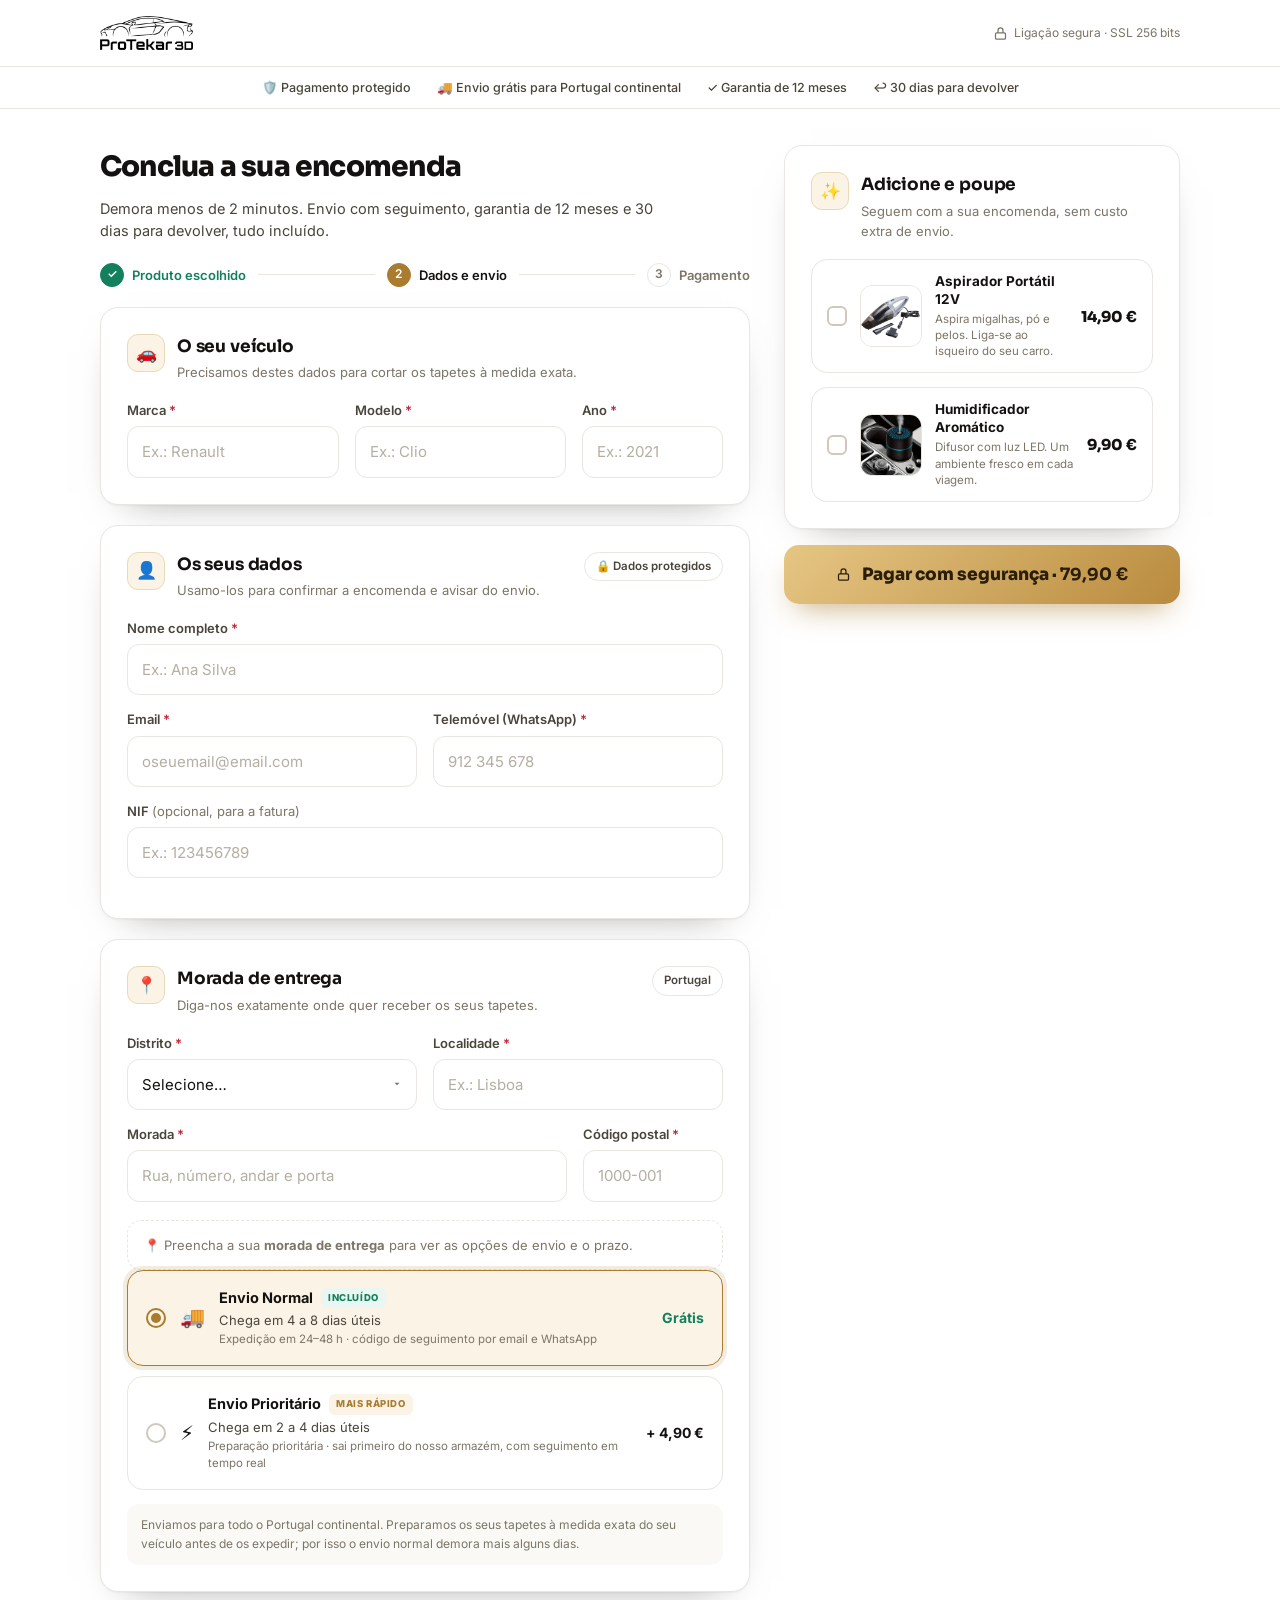
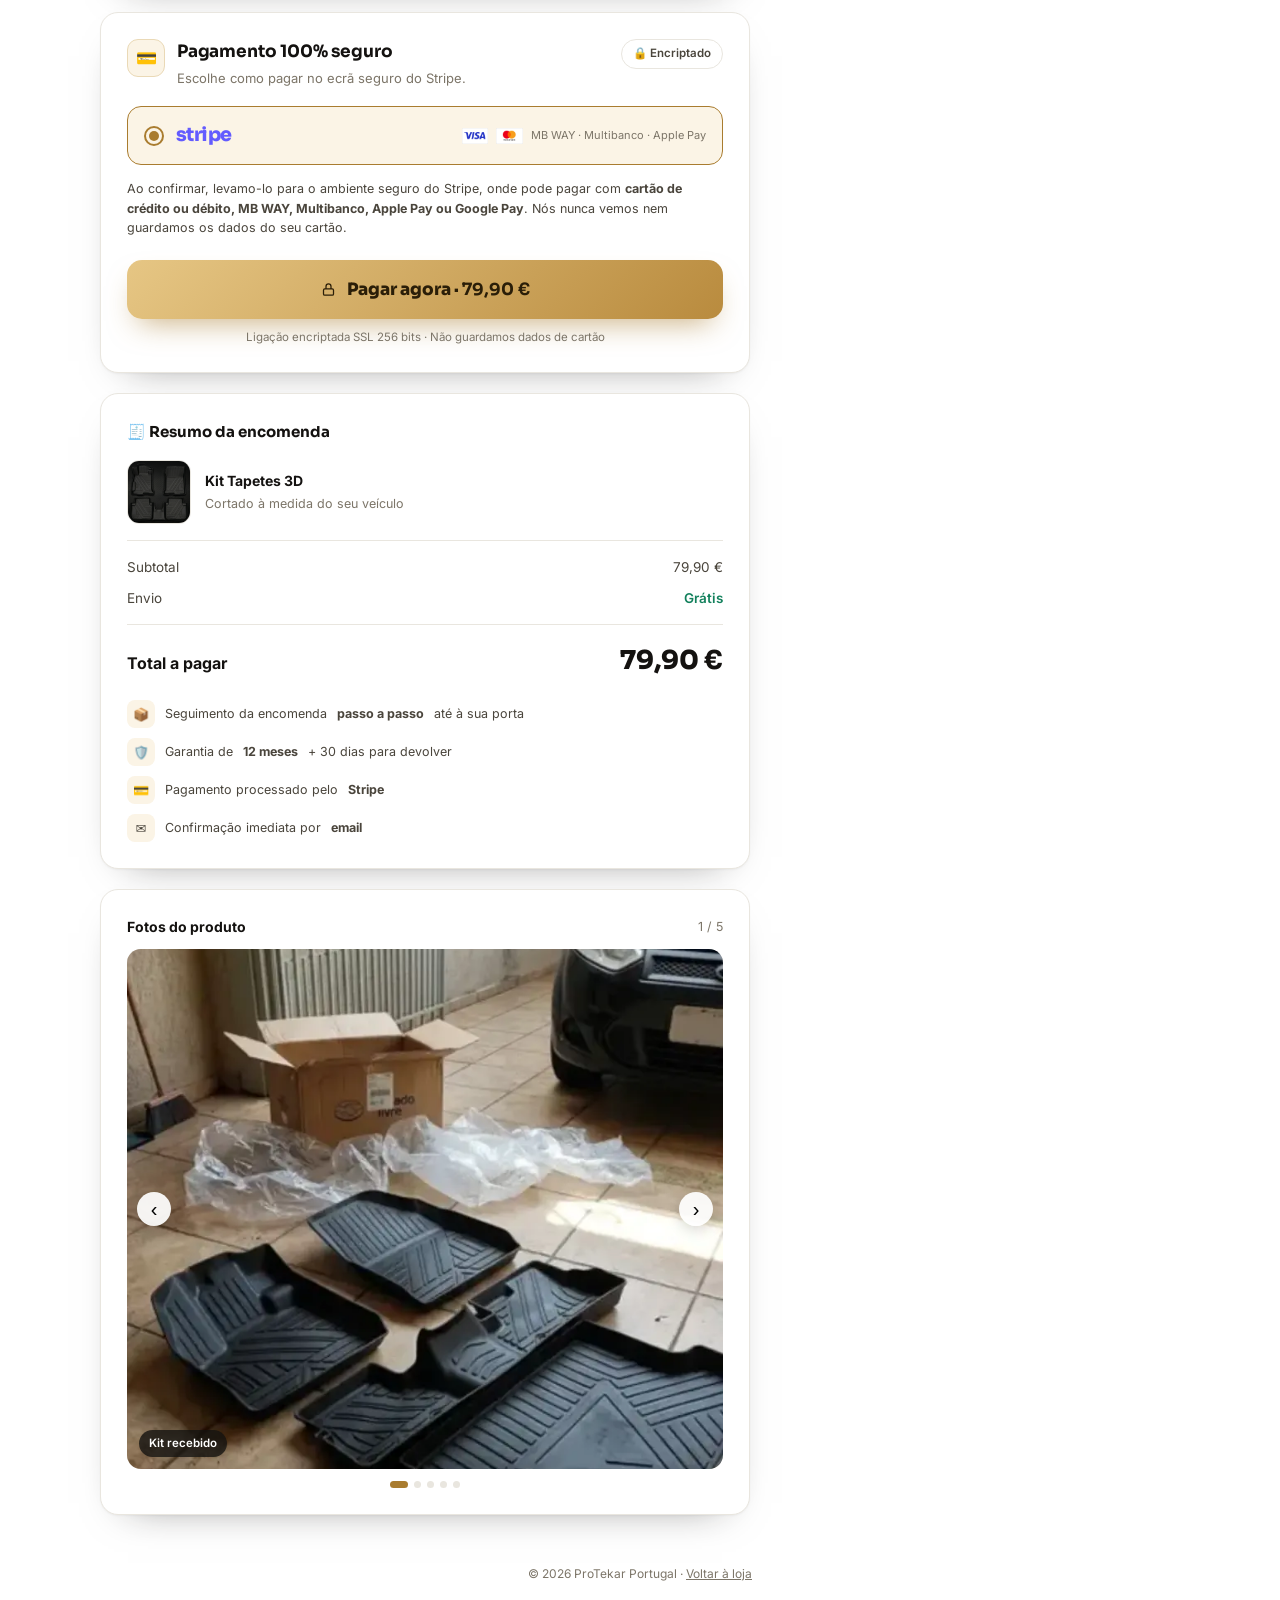
==== checkout.html @ 575d0f63 "Adiciona checkout com o design da ProTekar Uruguai e pagamento com Stripe - checkout.html: passos, d" ====
<!DOCTYPE html>
<html lang="pt-PT">
<head>
    <meta charset="UTF-8">
    <meta name="viewport" content="width=device-width, initial-scale=1.0">
    <title>Finalizar compra — ProTekar Portugal</title>
    <meta name="robots" content="noindex">
    <link rel="preconnect" href="https://fonts.googleapis.com">
    <link rel="preconnect" href="https://fonts.gstatic.com" crossorigin>
    <link href="https://fonts.googleapis.com/css2?family=Inter:wght@400;500;600;700;800&family=Sora:wght@600;700;800&display=swap" rel="stylesheet">
    <link rel="stylesheet" href="checkout.css">
</head>
<body>
    <header class="header">
        <a href="/" class="logo"><img src="images/protekar-logo-dark.png" alt="ProTekar 3D" width="130" height="36"></a>
        <span class="secure"><svg viewBox="0 0 24 24"><rect x="4" y="11" width="16" height="10" rx="2"/><path d="M8 11V7a4 4 0 018 0v4"/></svg> Ligação segura · SSL 256 bits</span>
    </header>
    <div class="trust">
        <span>🛡️ Pagamento protegido</span>
        <span>🚚 Envio grátis para Portugal continental</span>
        <span>✓ Garantia de 12 meses</span>
        <span>↩ 30 dias para devolver</span>
    </div>

    <form class="wrap" id="checkoutForm" novalidate>
        <div class="col-main">
            <div class="phead">
                <h1>Conclua a sua encomenda</h1>
                <p class="lead">Demora menos de 2 minutos. Envio com seguimento, garantia de 12 meses e 30 dias para devolver, tudo incluído.</p>
            </div>

            <ol class="steps">
                <li class="st done"><span class="n">✓</span> Produto escolhido</li>
                <li class="ln"></li>
                <li class="st on"><span class="n">2</span> Dados e envio</li>
                <li class="ln"></li>
                <li class="st"><span class="n">3</span> Pagamento</li>
            </ol>

            <!-- Vehicle (only if it did not arrive from the configurator) -->
            <section class="card" id="vehicleCard" hidden>
                <div class="sec"><span class="ic">🚗</span><div><h2>O seu veículo</h2><p class="sh">Precisamos destes dados para cortar os tapetes à medida exata.</p></div></div>
                <div class="grid g3">
                    <label class="field"><span>Marca <i class="req">*</i></span><input name="marca" placeholder="Ex.: Renault" maxlength="60" required></label>
                    <label class="field"><span>Modelo <i class="req">*</i></span><input name="modelo" placeholder="Ex.: Clio" maxlength="60" required></label>
                    <label class="field"><span>Ano <i class="req">*</i></span><input name="anio" inputmode="numeric" placeholder="Ex.: 2021" maxlength="4" pattern="\d{4}" required></label>
                </div>
            </section>

            <section class="card">
                <div class="sec">
                    <span class="ic">👤</span>
                    <div><h2>Os seus dados</h2><p class="sh">Usamo-los para confirmar a encomenda e avisar do envio.</p></div>
                    <span class="pill">🔒 Dados protegidos</span>
                </div>
                <label class="field"><span>Nome completo <i class="req">*</i></span><input name="nombre" autocomplete="name" placeholder="Ex.: Ana Silva" maxlength="80" required></label>
                <div class="grid">
                    <label class="field"><span>Email <i class="req">*</i></span><input name="email" type="email" autocomplete="email" placeholder="oseuemail@email.com" maxlength="120" required></label>
                    <label class="field"><span>Telemóvel (WhatsApp) <i class="req">*</i></span><input name="telefono" type="tel" autocomplete="tel" placeholder="912 345 678" maxlength="30" required></label>
                </div>
                <label class="field"><span>NIF <em>(opcional, para a fatura)</em></span><input name="nif" autocomplete="off" inputmode="numeric" placeholder="Ex.: 123456789" maxlength="20"></label>
            </section>

            <section class="card">
                <div class="sec">
                    <span class="ic">📍</span>
                    <div><h2>Morada de entrega</h2><p class="sh">Diga-nos exatamente onde quer receber os seus tapetes.</p></div>
                    <span class="pill">Portugal</span>
                </div>
                <div class="grid">
                    <label class="field"><span>Distrito <i class="req">*</i></span>
                        <select name="region" autocomplete="address-level1" required>
                            <option value="">Selecione…</option>
                        </select>
                    </label>
                    <label class="field"><span>Localidade <i class="req">*</i></span><input name="ciudad" autocomplete="address-level2" placeholder="Ex.: Lisboa" maxlength="80" required></label>
                </div>
                <div class="grid g-cp">
                    <label class="field"><span>Morada <i class="req">*</i></span><input name="direccion" autocomplete="address-line1" placeholder="Rua, número, andar e porta" maxlength="160" required></label>
                    <label class="field"><span>Código postal <i class="req">*</i></span><input name="cp" autocomplete="postal-code" placeholder="1000-001" maxlength="8" pattern="\d{4}-\d{3}" required></label>
                </div>

                <div class="ship-wrap" id="shipWrap">
                    <p class="hint" id="shipHint">📍 Preencha a sua <b>morada de entrega</b> para ver as opções de envio e o prazo.</p>
                    <div id="shipOptions" hidden></div>
                </div>
                <p class="ship-note">Enviamos para todo o Portugal continental. Preparamos os seus tapetes à medida exata do seu veículo antes de os expedir; por isso o envio normal demora mais alguns dias.</p>
            </section>

            <section class="card paycard">
                <div class="sec">
                    <span class="ic">💳</span>
                    <div><h2>Pagamento 100% seguro</h2><p class="sh">Escolhe como pagar no ecrã seguro do Stripe.</p></div>
                    <span class="pill">🔒 Encriptado</span>
                </div>
                <label class="pm on">
                    <input type="radio" name="pm" value="stripe" checked>
                    <span class="pm-radio"></span>
                    <span class="pm-logo">stripe</span>
                    <span class="pm-net">
                        <img src="images/pay-visa.png" alt="Visa" height="16">
                        <img src="images/pay-mastercard.png" alt="Mastercard" height="16">
                        <span class="pm-more">MB WAY · Multibanco · Apple Pay</span>
                    </span>
                </label>
                <p class="pay-note">Ao confirmar, levamo-lo para o ambiente seguro do Stripe, onde pode pagar com <b>cartão de crédito ou débito, MB WAY, Multibanco, Apple Pay ou Google Pay</b>. Nós nunca vemos nem guardamos os dados do seu cartão.</p>
                <p class="form-error" id="formError" role="alert" hidden></p>
                <button type="submit" class="pay-btn" id="payBtn">
                    <svg viewBox="0 0 24 24"><rect x="4" y="11" width="16" height="10" rx="2"/><path d="M8 11V7a4 4 0 018 0v4"/></svg>
                    <span>Pagar agora · <b data-total></b></span>
                </button>
                <p class="ssl">Ligação encriptada SSL 256 bits · Não guardamos dados de cartão</p>
            </section>

            <section class="card">
                <div class="sum-head">🧾 Resumo da encomenda</div>
                <div class="prod">
                    <img class="prod-img" id="prodImg" alt="">
                    <div class="meta">
                        <b id="prodName"></b>
                        <span class="mut" id="prodVehicle"></span>
                        <span class="anchor" id="prodAnchor" hidden><s class="old" id="prodOld"></s> <span class="off" id="prodOff"></span></span>
                    </div>
                </div>
                <div class="lines" id="sumLines"></div>
                <div class="total"><span class="l">Total a pagar</span><span class="r" data-total></span></div>
                <p class="saved" id="sumSaved" hidden></p>
                <p class="count" id="promoCount" hidden>⏱ A promoção termina em <b id="promoTimer"></b></p>
                <ul class="badges">
                    <li><span class="i">📦</span> Seguimento da encomenda <b>passo a passo</b> até à sua porta</li>
                    <li><span class="i">🛡️</span> Garantia de <b>12 meses</b> + 30 dias para devolver</li>
                    <li><span class="i">💳</span> Pagamento processado pelo <b>Stripe</b></li>
                    <li><span class="i">✉</span> Confirmação imediata por <b>email</b></li>
                </ul>
            </section>

            <!-- Rating + reviews: only rendered when reviews.js has real reviews -->
            <section class="card" id="rateCard" hidden>
                <div class="rate"><span class="stars">★★★★★</span> <b id="rateAvg"></b> <span class="mut" id="rateCount"></span></div>
                <div class="quotes" id="quotes"></div>
            </section>

            <section class="card">
                <div class="ph-head"><b>Fotos do produto</b><span class="mut" id="phCount"></span></div>
                <div class="sp-gallery">
                    <div class="sp-track" id="spTrack">
                        <figure class="sp-slide"><img src="images/foto-producto-1.webp" alt="Kit ProTekar recebido"><figcaption class="sp-slide-label">Kit recebido</figcaption></figure>
                        <figure class="sp-slide"><img src="images/foto-producto-2.webp" alt="Conjunto completo de tapetes"><figcaption class="sp-slide-label">Conjunto completo</figcaption></figure>
                        <figure class="sp-slide"><img src="images/foto-producto-3.webp" alt="Embalagem protegida"><figcaption class="sp-slide-label">Embalagem protegida</figcaption></figure>
                        <figure class="sp-slide"><img src="images/foto-producto-4.webp" alt="Encaixe à medida"><figcaption class="sp-slide-label">Encaixe perfeito</figcaption></figure>
                        <figure class="sp-slide"><img src="images/foto-producto-5.webp" alt="Bagageira protegida"><figcaption class="sp-slide-label">Bagageira protegida</figcaption></figure>
                    </div>
                    <button type="button" class="ph-btn prev" id="phPrev" aria-label="Foto anterior">‹</button>
                    <button type="button" class="ph-btn next" id="phNext" aria-label="Foto seguinte">›</button>
                </div>
                <div class="dots" id="phDots"></div>
            </section>
        </div>

        <aside class="side">
            <section class="card">
                <div class="sec"><span class="ic">✨</span><div><h2>Adicione e poupe</h2><p class="sh">Seguem com a sua encomenda, sem custo extra de envio.</p></div></div>
                <div id="bumps"></div>
            </section>
            <button type="submit" class="pay-btn side-btn">
                <svg viewBox="0 0 24 24"><rect x="4" y="11" width="16" height="10" rx="2"/><path d="M8 11V7a4 4 0 018 0v4"/></svg>
                <span>Pagar com segurança · <b data-total></b></span>
            </button>
        </aside>
    </form>

    <footer class="foot">© 2026 ProTekar Portugal · <a href="/">Voltar à loja</a></footer>

    <script src="reviews.js"></script>
    <script src="checkout.js"></script>
</body>
</html>
---- checkout.css ----
/* ========================================
   ProTekar – Checkout (tema claro, dourado)
   ======================================== */

:root {
    --gold: #a97c2f;
    --gold2: #c99a4a;
    --gold-soft: #fbf4e6;
    --gold-line: #ead9b6;
    --bg: #fff;
    --card: #fff;
    --line: #e9e6df;
    --ink: #141210;
    --ink2: #4a453c;
    --mut: #7c7568;
    --ok: #12805c;
    --ok-bg: #e9f6f1;
    --red: #c0273c;
    --red-bg: #fdecec;
    --red-line: rgba(192, 39, 60, .22);
    --ring: 0 0 0 4px rgba(169, 124, 47, .15);
    --sh: 0 1px 2px rgba(20, 18, 16, .04), 0 16px 40px -28px rgba(20, 18, 16, .55);
}

* { box-sizing: border-box; }
body {
    margin: 0;
    font-family: Inter, system-ui, -apple-system, 'Segoe UI', Roboto, sans-serif;
    background: var(--bg);
    color: var(--ink);
    line-height: 1.55;
    -webkit-font-smoothing: antialiased;
}
img { max-width: 100%; display: block; }
a { color: inherit; }
b { font-weight: 700; }

/* ---- Header + trust ---- */
.header {
    display: flex;
    align-items: center;
    justify-content: space-between;
    gap: 16px;
    max-width: 1120px;
    margin: 0 auto;
    padding: 16px 20px;
}
.logo img { height: 34px; width: auto; }
.secure { display: flex; align-items: center; gap: 6px; font-size: 12px; color: var(--mut); }
.secure svg, .pay-btn svg { width: 15px; height: 15px; fill: none; stroke: currentColor; stroke-width: 2; }
.trust {
    display: flex;
    justify-content: center;
    flex-wrap: wrap;
    gap: 8px 26px;
    padding: 11px 20px;
    border-block: 1px solid var(--line);
    font-size: 12.5px;
    font-weight: 500;
    color: var(--ink2);
}

/* ---- Layout ---- */
.wrap {
    max-width: 1120px;
    margin: 0 auto;
    padding: 36px 20px 40px;
    display: grid;
    grid-template-columns: minmax(0, 1fr) 396px;
    gap: 28px 34px;
    align-items: start;
}
.col-main { display: grid; gap: 20px; min-width: 0; }
.side { position: sticky; top: 20px; display: grid; gap: 16px; }

h1 {
    font-family: Sora, sans-serif;
    font-size: 28px;
    font-weight: 800;
    letter-spacing: -.028em;
    margin: 0 0 9px;
}
.lead { margin: 0; color: var(--ink2); font-size: 14.5px; max-width: 560px; }

/* ---- Steps ---- */
.steps { display: flex; align-items: center; gap: 12px; margin: 0; padding: 0; list-style: none; }
.st { display: flex; align-items: center; gap: 8px; font-size: 13px; font-weight: 600; color: var(--mut); white-space: nowrap; }
.st .n {
    width: 24px; height: 24px;
    border-radius: 50%;
    display: grid; place-items: center;
    font-size: 12px;
    border: 1.5px solid var(--line);
    background: #fff;
}
.st.done { color: var(--ok); }
.st.done .n { background: var(--ok); border-color: var(--ok); color: #fff; }
.st.on { color: var(--ink); }
.st.on .n { background: var(--gold); border-color: var(--gold); color: #fff; }
.ln { flex: 1; height: 1.5px; background: var(--line); min-width: 16px; }

/* ---- Cards ---- */
.card {
    background: var(--card);
    border: 1px solid var(--line);
    border-radius: 18px;
    padding: 26px;
    box-shadow: var(--sh);
}
.sec { display: flex; align-items: flex-start; gap: 12px; margin-bottom: 18px; }
.sec > div { flex: 1; }
.sec h2 { font-family: Sora, sans-serif; font-size: 17px; font-weight: 700; margin: 0; letter-spacing: -.01em; }
.sh { margin: 2px 0 0; font-size: 13px; color: var(--mut); }
.ic {
    width: 38px; height: 38px;
    flex-shrink: 0;
    display: grid; place-items: center;
    border-radius: 11px;
    background: var(--gold-soft);
    border: 1px solid var(--gold-line);
    font-size: 17px;
}
.pill {
    flex-shrink: 0;
    font-size: 11.5px;
    font-weight: 600;
    color: var(--ink2);
    border: 1px solid var(--line);
    border-radius: 999px;
    padding: 5px 11px;
    white-space: nowrap;
}

/* ---- Fields ---- */
.grid { display: grid; grid-template-columns: 1fr 1fr; gap: 16px; }
.g3 { grid-template-columns: 1.2fr 1.2fr .8fr; }
.g-cp { grid-template-columns: 1fr 140px; }
.field { display: grid; gap: 6px; margin-bottom: 14px; font-size: 13px; font-weight: 600; color: var(--ink2); }
.grid .field { margin-bottom: 0; }
.grid + .field, .grid + .grid { margin-top: 14px; }
.field em { font-style: normal; font-weight: 400; color: var(--mut); }
.req { color: var(--red); font-style: normal; }
.field input, .field select {
    width: 100%;
    font: inherit;
    font-size: 15px;
    font-weight: 400;
    color: var(--ink);
    background: #fff;
    border: 1.5px solid var(--line);
    border-radius: 12px;
    padding: 13px 14px;
    transition: border-color .15s, box-shadow .15s;
}
.field select {
    appearance: none;
    background: #fff url("data:image/svg+xml,%3Csvg xmlns='http://www.w3.org/2000/svg' width='10' height='10' viewBox='0 0 24 24' fill='%237c7568'%3E%3Cpath d='M6 9l6 6 6-6z'/%3E%3C/svg%3E") no-repeat right 14px center;
    padding-right: 34px;
}
.field input::placeholder { color: #b5afa3; }
.field input:focus, .field select:focus { outline: 0; border-color: var(--gold); box-shadow: var(--ring); }
.field.err input, .field.err select { border-color: var(--red); background: var(--red-bg); }

/* ---- Shipping ---- */
.ship-wrap { margin-top: 18px; }
.hint {
    margin: 0;
    padding: 14px 16px;
    border: 1.5px dashed var(--line);
    border-radius: 14px;
    font-size: 13px;
    color: var(--mut);
}
#shipOptions { display: grid; gap: 10px; }
.ship {
    position: relative;
    display: flex;
    align-items: center;
    gap: 14px;
    border: 1.5px solid var(--line);
    border-radius: 16px;
    padding: 16px 18px;
    cursor: pointer;
    background: #fff;
    transition: border-color .15s, background .15s, box-shadow .15s;
}
.ship input, .bump input, .pm input { position: absolute; opacity: 0; pointer-events: none; }
.ship-ck, .pm-radio {
    width: 20px; height: 20px;
    flex-shrink: 0;
    border-radius: 50%;
    border: 2px solid #cfc8bb;
    display: grid; place-items: center;
}
.ship:has(input:checked) { border-color: var(--gold); background: var(--gold-soft); box-shadow: var(--ring); }
.ship:has(input:checked) .ship-ck, .pm.on .pm-radio { border-color: var(--gold); }
.ship:has(input:checked) .ship-ck::after, .pm.on .pm-radio::after { content: ''; width: 10px; height: 10px; border-radius: 50%; background: var(--gold); }
.ship-ic { font-size: 20px; }
.ship-b { flex: 1; display: grid; gap: 1px; }
.ship-b b { font-size: 14.5px; display: flex; align-items: center; gap: 8px; flex-wrap: wrap; }
.ship-tag { font-size: 9.5px; font-weight: 800; letter-spacing: .6px; padding: 3px 7px; border-radius: 6px; background: var(--ok-bg); color: var(--ok); }
.ship-tag.fast { background: var(--gold-soft); color: var(--gold); }
.ship-eta { font-size: 13px; color: var(--ink2); }
.ship-small { font-size: 11.5px; color: var(--mut); }
.ship-p { font-weight: 700; font-size: 14px; white-space: nowrap; }
.ship-p.free { color: var(--ok); }
.ship-note { margin: 14px 0 0; padding: 12px 14px; border-radius: 12px; background: #faf9f6; font-size: 12px; color: var(--mut); }

/* ---- Bumps ---- */
.bump {
    position: relative;
    display: flex;
    align-items: center;
    gap: 13px;
    border: 1.5px solid var(--line);
    border-radius: 16px;
    padding: 13px 15px;
    cursor: pointer;
    margin-top: 14px;
    background: #fff;
    transition: border-color .15s, background .15s, box-shadow .15s;
}
.bump:first-child { margin-top: 0; }
.bump:has(input:checked) { border-color: var(--gold); background: var(--gold-soft); box-shadow: var(--ring); }
.bx {
    width: 20px; height: 20px;
    flex-shrink: 0;
    border-radius: 6px;
    border: 2px solid #cfc8bb;
    display: grid; place-items: center;
    font-size: 12px;
    color: #fff;
}
.bump:has(input:checked) .bx { background: var(--gold); border-color: var(--gold); }
.bump:has(input:checked) .bx::after { content: '✓'; }
.bump-img { width: 62px; height: 62px; object-fit: cover; border-radius: 12px; border: 1px solid var(--line); flex-shrink: 0; }
.bump-info { flex: 1; min-width: 0; }
.bump-info b { display: block; font-size: 13.5px; line-height: 1.3; }
.bump-info p { margin: 3px 0 0; font-size: 11.5px; color: var(--mut); line-height: 1.4; }
.bump-price { font-family: Sora, sans-serif; font-weight: 800; font-size: 15px; white-space: nowrap; }

/* ---- Payment ---- */
.pm {
    position: relative;
    display: flex;
    align-items: center;
    gap: 12px;
    border: 1.5px solid var(--gold);
    background: var(--gold-soft);
    border-radius: 14px;
    padding: 14px 16px;
    cursor: pointer;
    flex-wrap: wrap;
}
.pm-logo { font-family: Sora, sans-serif; font-weight: 800; font-size: 19px; letter-spacing: -.03em; color: #635bff; }
.pm-net { margin-left: auto; display: flex; align-items: center; gap: 8px; flex-wrap: wrap; }
.pm-net img { height: 16px; width: auto; }
.pm-more { font-size: 11px; color: var(--mut); }
.pay-note { margin: 14px 0 0; font-size: 12.5px; color: var(--ink2); }
.form-error {
    margin: 16px 0 0;
    padding: 12px 14px;
    border-radius: 12px;
    background: var(--red-bg);
    border: 1px solid var(--red-line);
    color: var(--red);
    font-size: 13px;
    font-weight: 600;
}
.pay-btn {
    display: flex;
    align-items: center;
    justify-content: center;
    gap: 11px;
    width: 100%;
    border: 0;
    cursor: pointer;
    margin-top: 22px;
    padding: 19px;
    border-radius: 15px;
    font-family: Sora, sans-serif;
    font-weight: 800;
    font-size: 17px;
    color: #2a1e08;
    background: linear-gradient(135deg, #e6c684, #b98b3e);
    box-shadow: 0 14px 30px -12px rgba(169, 124, 47, .65);
    transition: transform .12s, box-shadow .12s;
}
.pay-btn:hover { transform: translateY(-1px); box-shadow: 0 18px 34px -12px rgba(169, 124, 47, .75); }
.pay-btn:disabled { opacity: .65; cursor: progress; transform: none; }
.side-btn { margin-top: 0; }
.ssl { margin: 10px 0 0; text-align: center; font-size: 11.5px; color: var(--mut); }

/* ---- Summary ---- */
.sum-head { font-family: Sora, sans-serif; font-weight: 700; font-size: 15px; margin-bottom: 16px; }
.prod { display: flex; gap: 14px; align-items: center; padding-bottom: 16px; border-bottom: 1px solid var(--line); }
.prod-img { width: 64px; height: 64px; object-fit: cover; border-radius: 12px; border: 1px solid var(--line); background: #111; }
.meta { display: grid; gap: 2px; font-size: 14px; }
.mut { color: var(--mut); font-size: 12.5px; }
.old { color: var(--mut); font-size: 12.5px; }
.off { font-size: 11px; font-weight: 700; color: var(--red); background: var(--red-bg); padding: 2px 7px; border-radius: 6px; }
.lines { display: grid; gap: 10px; padding: 16px 0; border-bottom: 1px solid var(--line); font-size: 13.5px; }
.line { display: flex; justify-content: space-between; gap: 12px; color: var(--ink2); }
.line .neg { color: var(--ok); }
.line .free { color: var(--ok); font-weight: 600; }
.total { display: flex; justify-content: space-between; align-items: baseline; padding-top: 16px; }
.total .l { font-weight: 700; }
.total .r { font-family: Sora, sans-serif; font-weight: 800; font-size: 26px; }
.saved { margin: 8px 0 0; font-size: 12.5px; font-weight: 600; color: var(--ok); }
.count {
    margin: 14px 0 0;
    padding: 10px;
    text-align: center;
    border-radius: 12px;
    background: var(--red-bg);
    border: 1px solid var(--red-line);
    color: var(--red);
    font-size: 13px;
}
.badges { list-style: none; margin: 18px 0 0; padding: 0; display: grid; gap: 10px; font-size: 12.5px; color: var(--ink2); }
.badges li { display: flex; align-items: center; gap: 10px; }
.badges .i {
    width: 28px; height: 28px;
    flex-shrink: 0;
    display: grid; place-items: center;
    border-radius: 8px;
    background: var(--gold-soft);
    font-size: 13px;
}

/* ---- Rating + quotes ---- */
.rate { display: flex; align-items: center; gap: 6px; margin-bottom: 14px; font-size: 14px; }
.stars { color: #e0a82e; letter-spacing: 1px; }
.quotes { display: grid; gap: 12px; }
.quote { padding: 14px; border: 1px solid var(--line); border-radius: 14px; font-size: 13px; }
.quote p { margin: 0 0 8px; color: var(--ink2); }
.who { font-size: 12px; color: var(--mut); }
.vf { color: var(--ok); font-weight: 700; font-size: 11px; margin-left: 6px; }

/* ---- Photo gallery ---- */
.ph-head { display: flex; justify-content: space-between; align-items: center; margin-bottom: 12px; font-size: 14px; }
.sp-gallery { position: relative; border-radius: 14px; overflow: hidden; background: #ece9e3; }
.sp-track { display: flex; overflow-x: auto; scroll-snap-type: x mandatory; scrollbar-width: none; }
.sp-track::-webkit-scrollbar { display: none; }
.sp-slide { position: relative; flex: 0 0 100%; margin: 0; scroll-snap-align: start; }
.sp-slide img { width: 100%; aspect-ratio: 3 / 4; max-height: 520px; object-fit: cover; }
.sp-slide-label {
    position: absolute;
    left: 12px; bottom: 12px;
    background: rgba(20, 18, 16, .78);
    color: #fff;
    font-size: 11.5px;
    font-weight: 600;
    padding: 5px 10px;
    border-radius: 999px;
}
.ph-btn {
    position: absolute;
    top: 50%;
    transform: translateY(-50%);
    width: 34px; height: 34px;
    border-radius: 50%;
    border: 0;
    background: rgba(255, 255, 255, .92);
    box-shadow: 0 4px 14px rgba(0, 0, 0, .15);
    font-size: 20px;
    line-height: 1;
    cursor: pointer;
}
.ph-btn.prev { left: 10px; }
.ph-btn.next { right: 10px; }
.dots { display: flex; justify-content: center; gap: 6px; margin-top: 12px; }
.dots button { width: 7px; height: 7px; padding: 0; border: 0; border-radius: 50%; background: var(--line); cursor: pointer; }
.dots button.on { background: var(--gold); width: 18px; border-radius: 4px; }

.foot { text-align: center; font-size: 12px; color: var(--mut); padding: 10px 20px 40px; }

/* ---- Responsive ---- */
@media (max-width: 960px) {
    .wrap { grid-template-columns: 1fr; padding-top: 24px; }
    .side { position: static; order: 0; }
    .side-btn { display: none; }
}
@media (max-width: 600px) {
    .header { padding: 12px 16px; }
    .secure { font-size: 11px; }
    .trust { justify-content: flex-start; gap: 6px 16px; font-size: 11.5px; }
    .wrap { padding: 20px 14px 32px; gap: 16px; }
    .card { padding: 18px; border-radius: 16px; }
    h1 { font-size: 23px; }
    .grid, .g3, .g-cp { grid-template-columns: 1fr; gap: 0; }
    .grid .field { margin-bottom: 14px; }
    .grid + .field, .grid + .grid { margin-top: 0; }
    .steps { gap: 6px; }
    .st { font-size: 11.5px; gap: 5px; }
    .pill { display: none; }
    .pm-net { margin-left: 32px; }
}
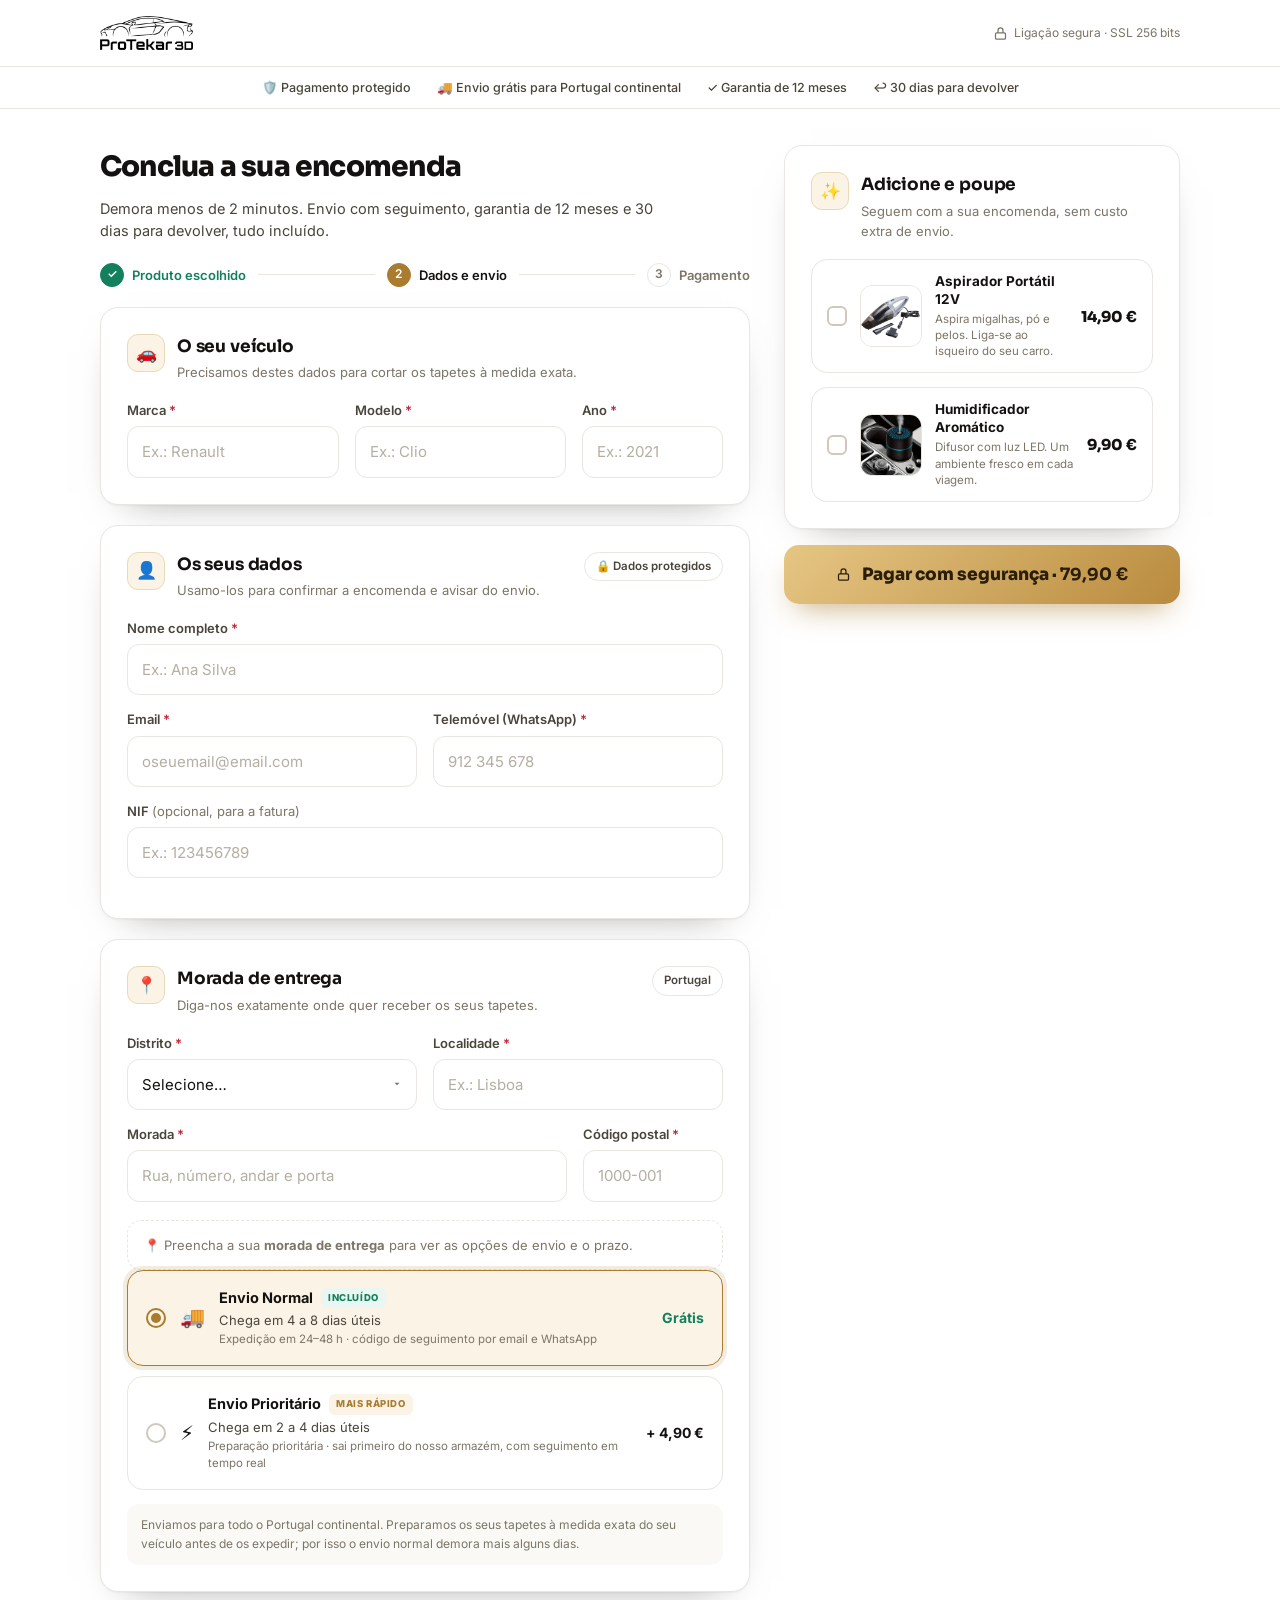
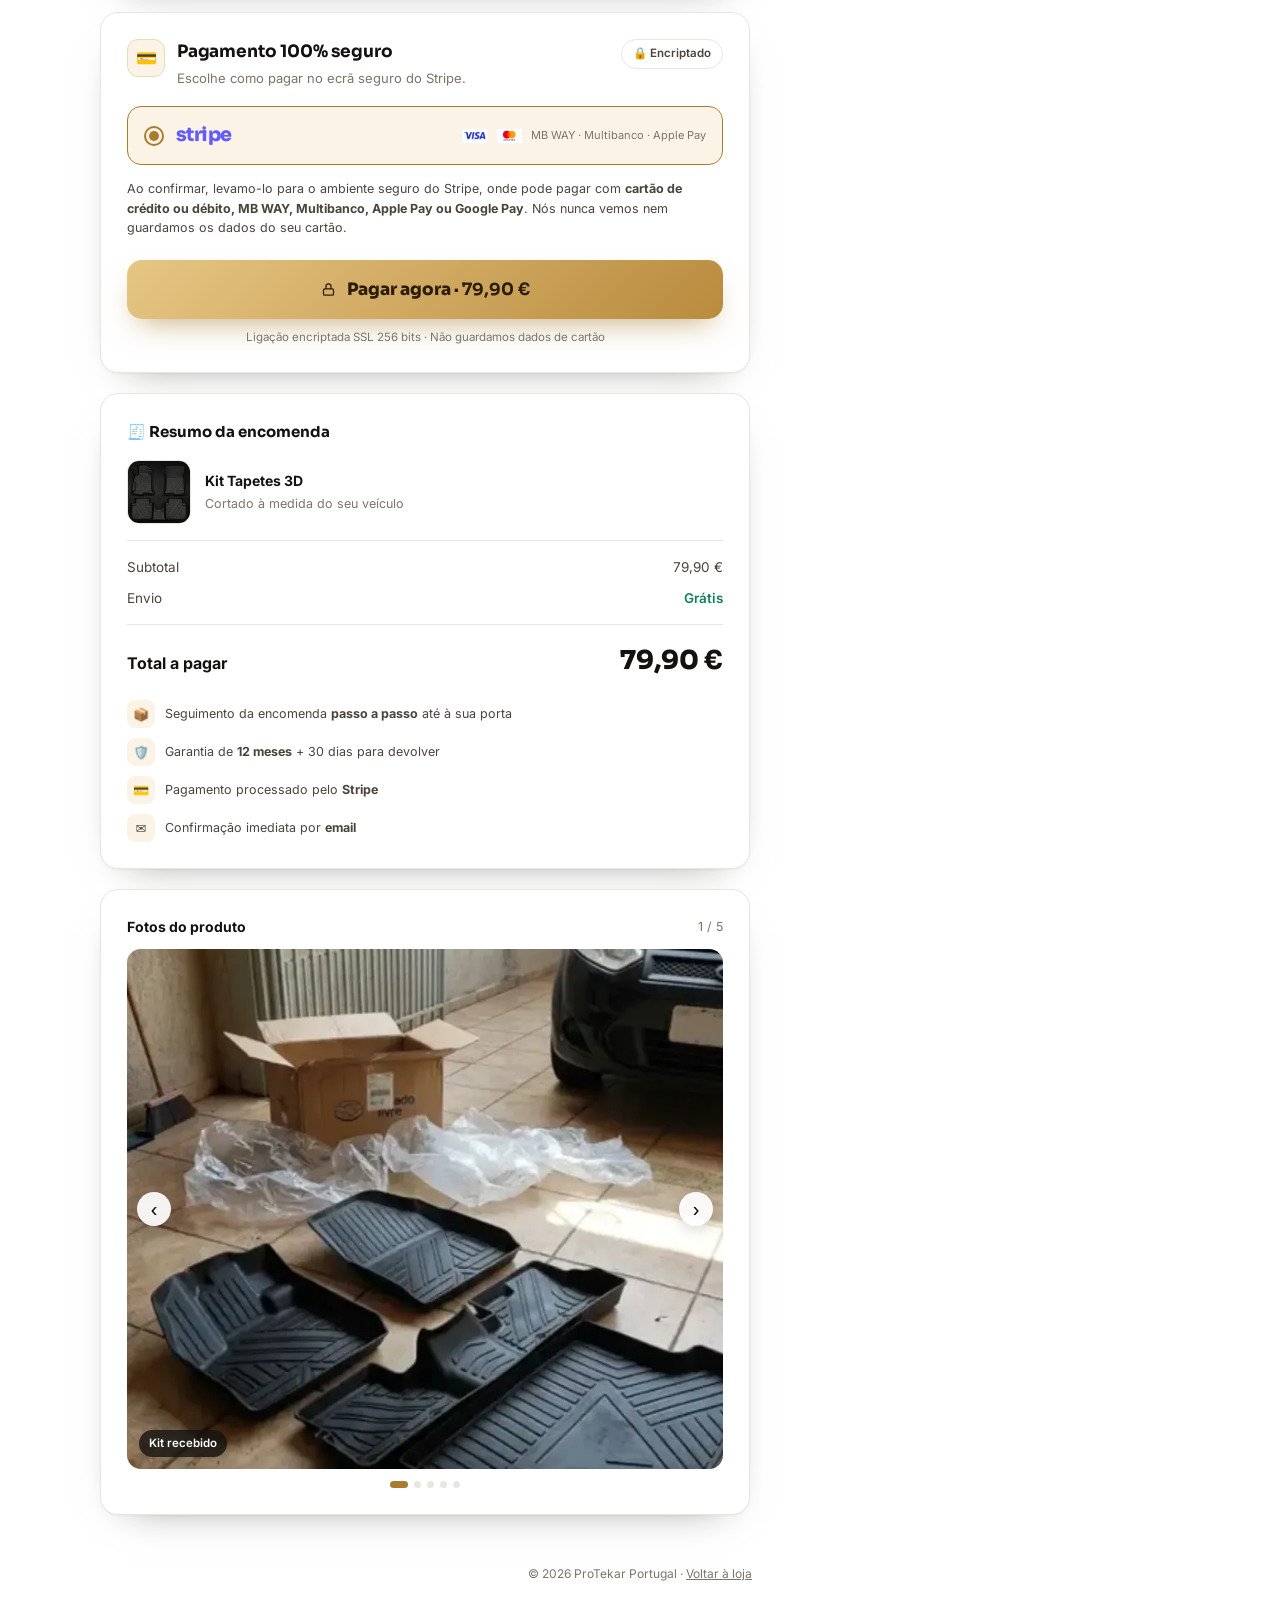
==== commit 45a7f172: "Corrige layout do checkout em mobile - Elimina o scroll horizontal: o stepper (.steps) com white-spa" ====
--- a/checkout.html
+++ b/checkout.html
@@ -127,10 +127,10 @@
                 <p class="saved" id="sumSaved" hidden></p>
                 <p class="count" id="promoCount" hidden>⏱ A promoção termina em <b id="promoTimer"></b></p>
                 <ul class="badges">
-                    <li><span class="i">📦</span> Seguimento da encomenda <b>passo a passo</b> até à sua porta</li>
-                    <li><span class="i">🛡️</span> Garantia de <b>12 meses</b> + 30 dias para devolver</li>
-                    <li><span class="i">💳</span> Pagamento processado pelo <b>Stripe</b></li>
-                    <li><span class="i">✉</span> Confirmação imediata por <b>email</b></li>
+                    <li><span class="i">📦</span> <span>Seguimento da encomenda <b>passo a passo</b> até à sua porta</span></li>
+                    <li><span class="i">🛡️</span> <span>Garantia de <b>12 meses</b> + 30 dias para devolver</span></li>
+                    <li><span class="i">💳</span> <span>Pagamento processado pelo <b>Stripe</b></span></li>
+                    <li><span class="i">✉</span> <span>Confirmação imediata por <b>email</b></span></li>
                 </ul>
             </section>
 
--- a/checkout.css
+++ b/checkout.css
@@ -391,8 +391,10 @@
     .grid, .g3, .g-cp { grid-template-columns: 1fr; gap: 0; }
     .grid .field { margin-bottom: 14px; }
     .grid + .field, .grid + .grid { margin-top: 0; }
-    .steps { gap: 6px; }
-    .st { font-size: 11.5px; gap: 5px; }
+    .steps { gap: 7px; align-items: flex-start; }
+    .st { font-size: 11.5px; gap: 6px; white-space: normal; min-width: 0; flex: 0 1 auto; align-items: flex-start; line-height: 1.25; }
+    .ln { flex: 1 1 6px; min-width: 6px; margin-top: 11px; }
+    .field input, .field select { font-size: 16px; }
     .pill { display: none; }
     .pm-net { margin-left: 32px; }
 }
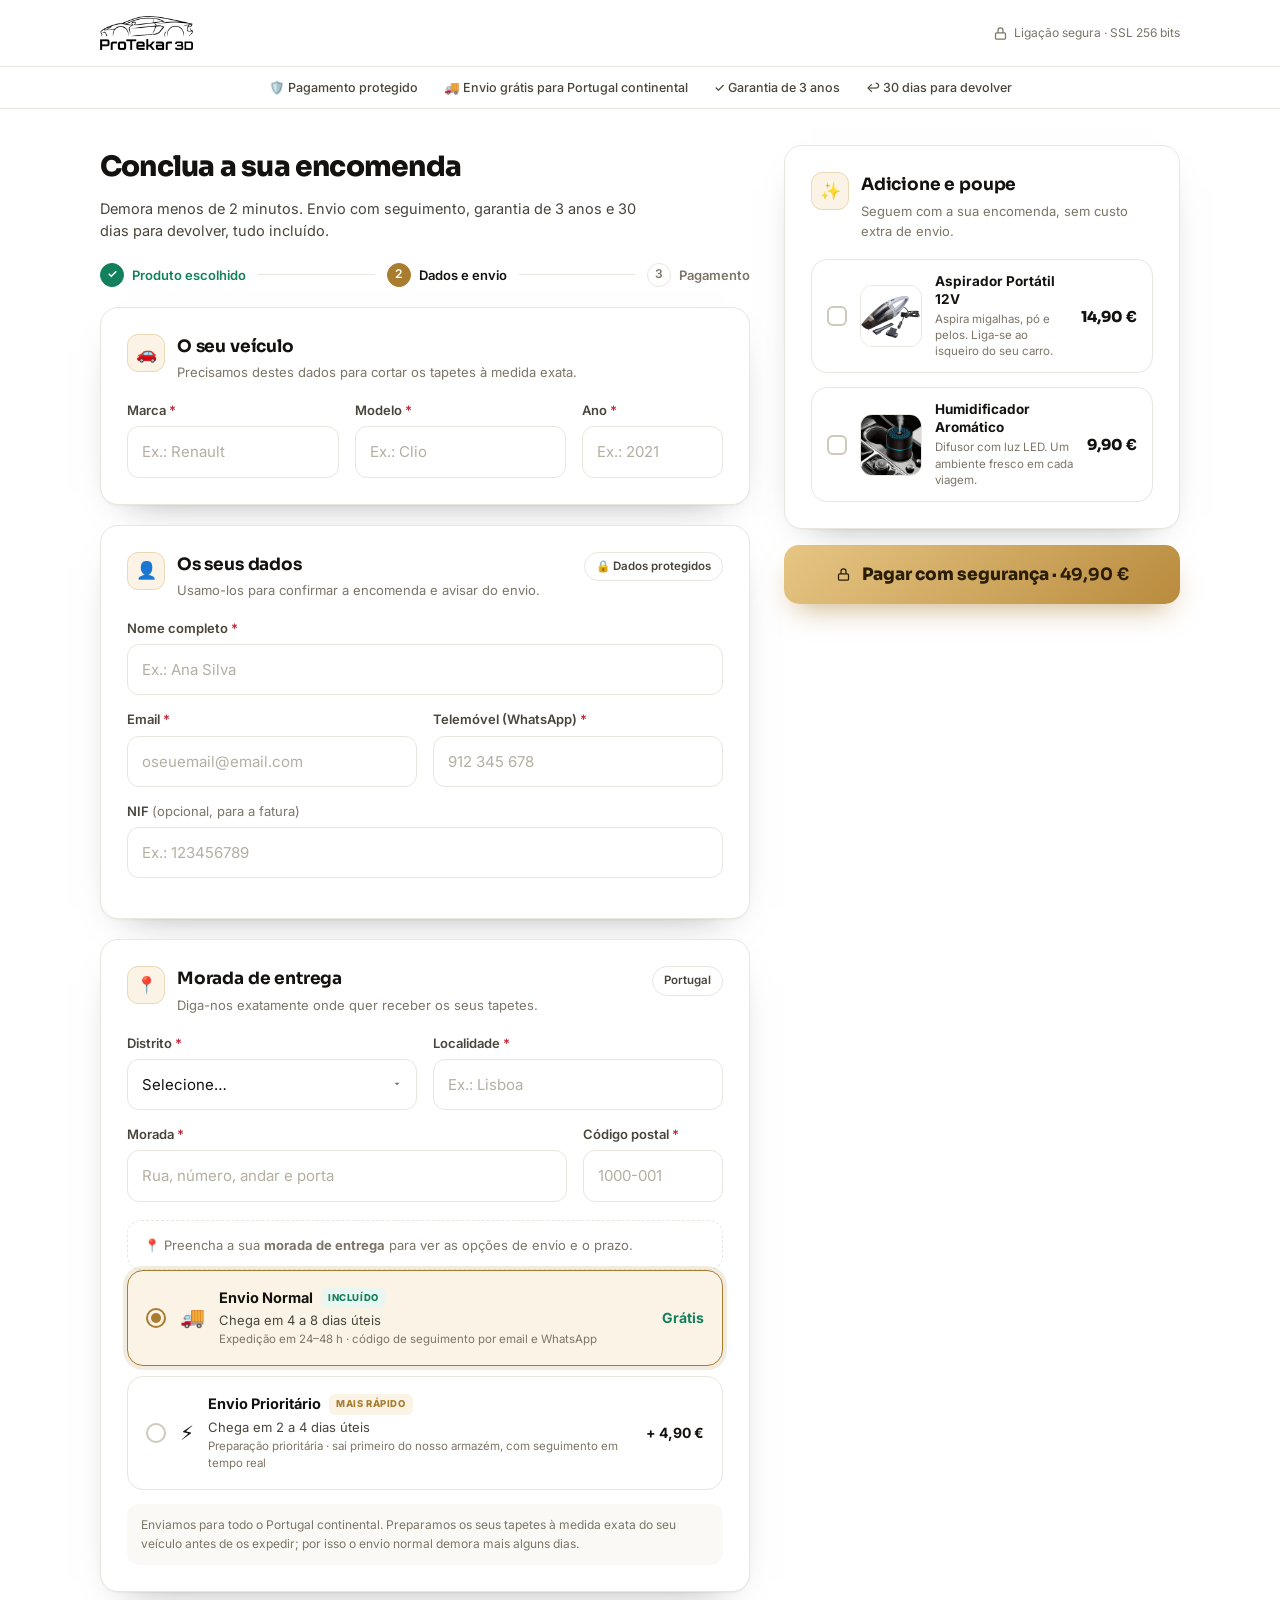
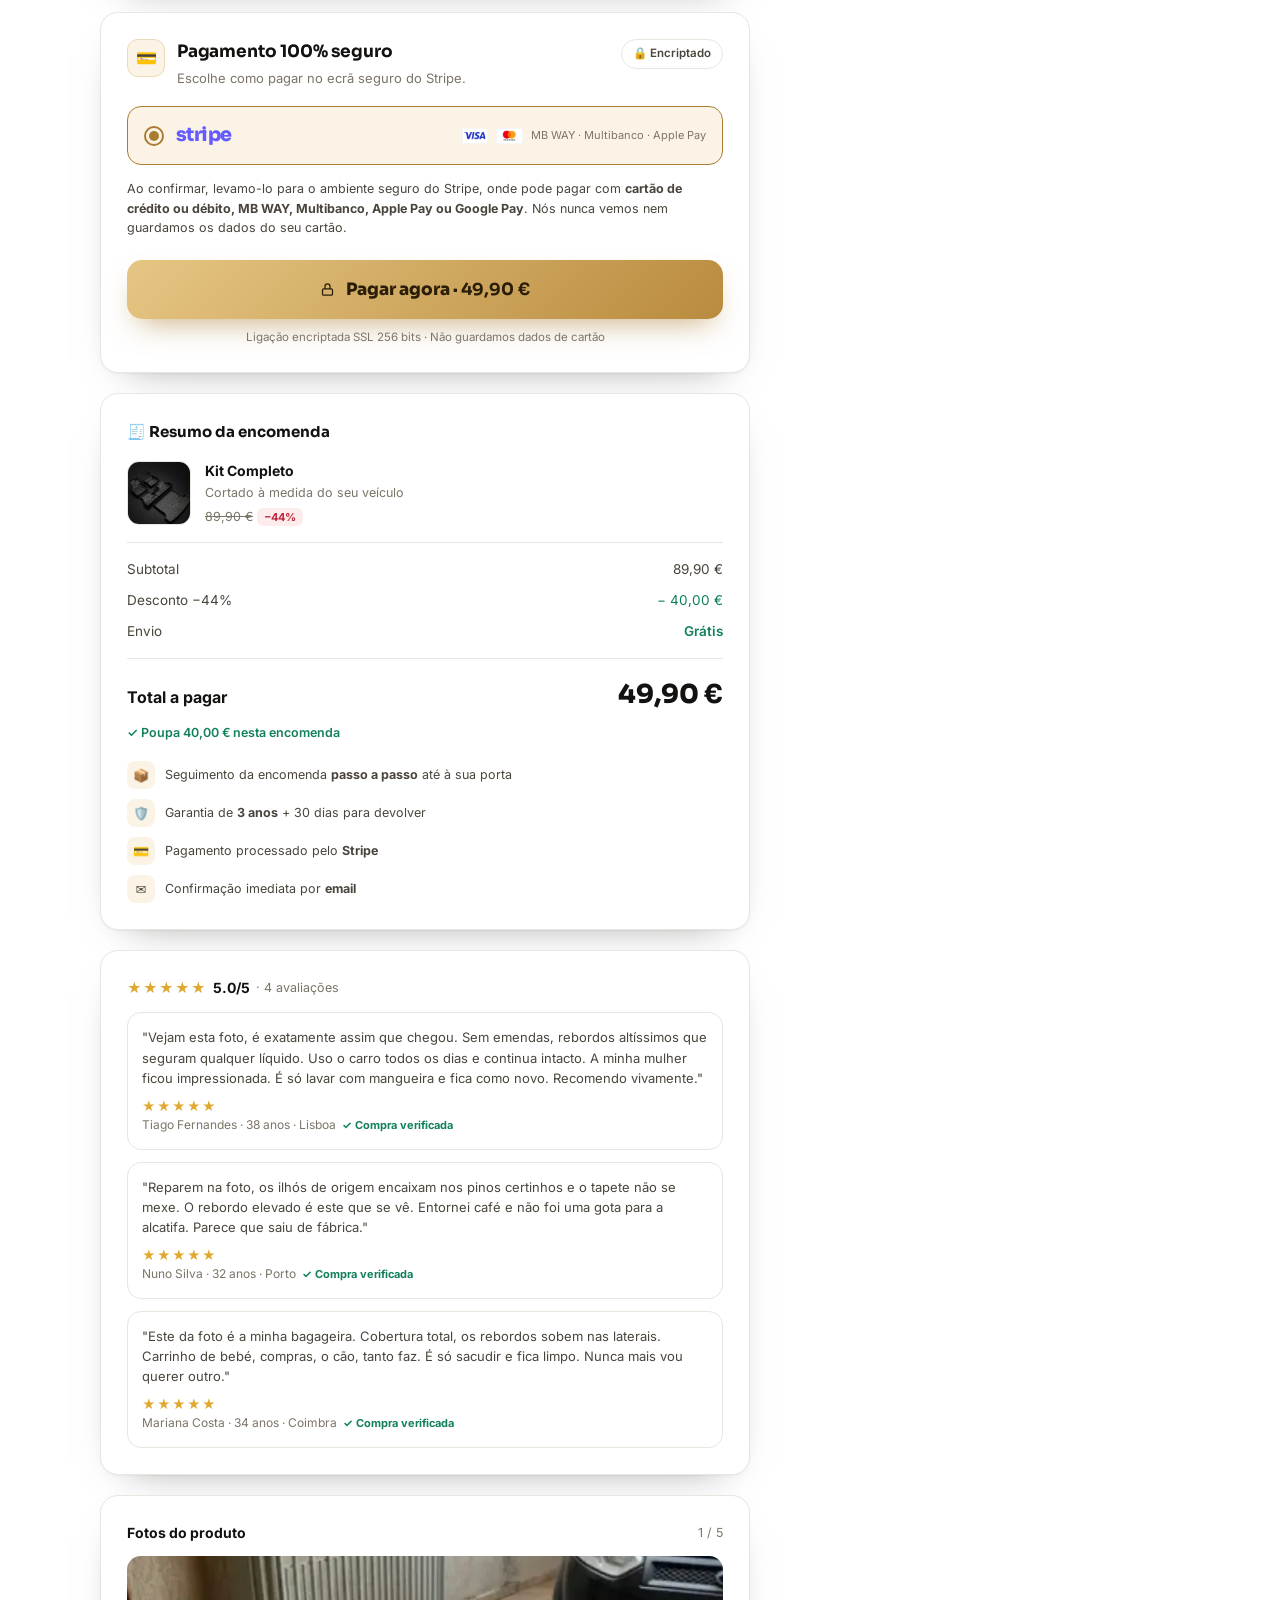
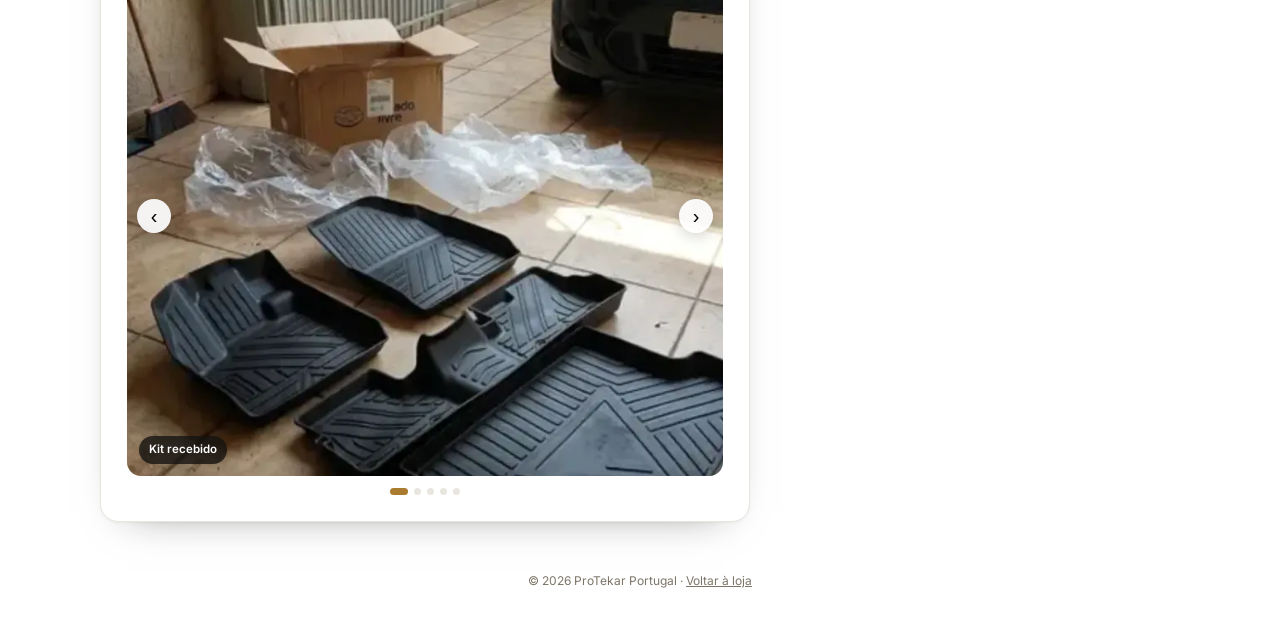
==== commit 7cd1b88a: "Paridade com template TapperCar: seletor de kits, garantia 3 anos e prova social - Configurador: nov" ====
--- a/checkout.html
+++ b/checkout.html
@@ -18,7 +18,7 @@
     <div class="trust">
         <span>🛡️ Pagamento protegido</span>
         <span>🚚 Envio grátis para Portugal continental</span>
-        <span>✓ Garantia de 12 meses</span>
+        <span>✓ Garantia de 3 anos</span>
         <span>↩ 30 dias para devolver</span>
     </div>
 
@@ -26,7 +26,7 @@
         <div class="col-main">
             <div class="phead">
                 <h1>Conclua a sua encomenda</h1>
-                <p class="lead">Demora menos de 2 minutos. Envio com seguimento, garantia de 12 meses e 30 dias para devolver, tudo incluído.</p>
+                <p class="lead">Demora menos de 2 minutos. Envio com seguimento, garantia de 3 anos e 30 dias para devolver, tudo incluído.</p>
             </div>
 
             <ol class="steps">
@@ -128,7 +128,7 @@
                 <p class="count" id="promoCount" hidden>⏱ A promoção termina em <b id="promoTimer"></b></p>
                 <ul class="badges">
                     <li><span class="i">📦</span> <span>Seguimento da encomenda <b>passo a passo</b> até à sua porta</span></li>
-                    <li><span class="i">🛡️</span> <span>Garantia de <b>12 meses</b> + 30 dias para devolver</span></li>
+                    <li><span class="i">🛡️</span> <span>Garantia de <b>3 anos</b> + 30 dias para devolver</span></li>
                     <li><span class="i">💳</span> <span>Pagamento processado pelo <b>Stripe</b></span></li>
                     <li><span class="i">✉</span> <span>Confirmação imediata por <b>email</b></span></li>
                 </ul>
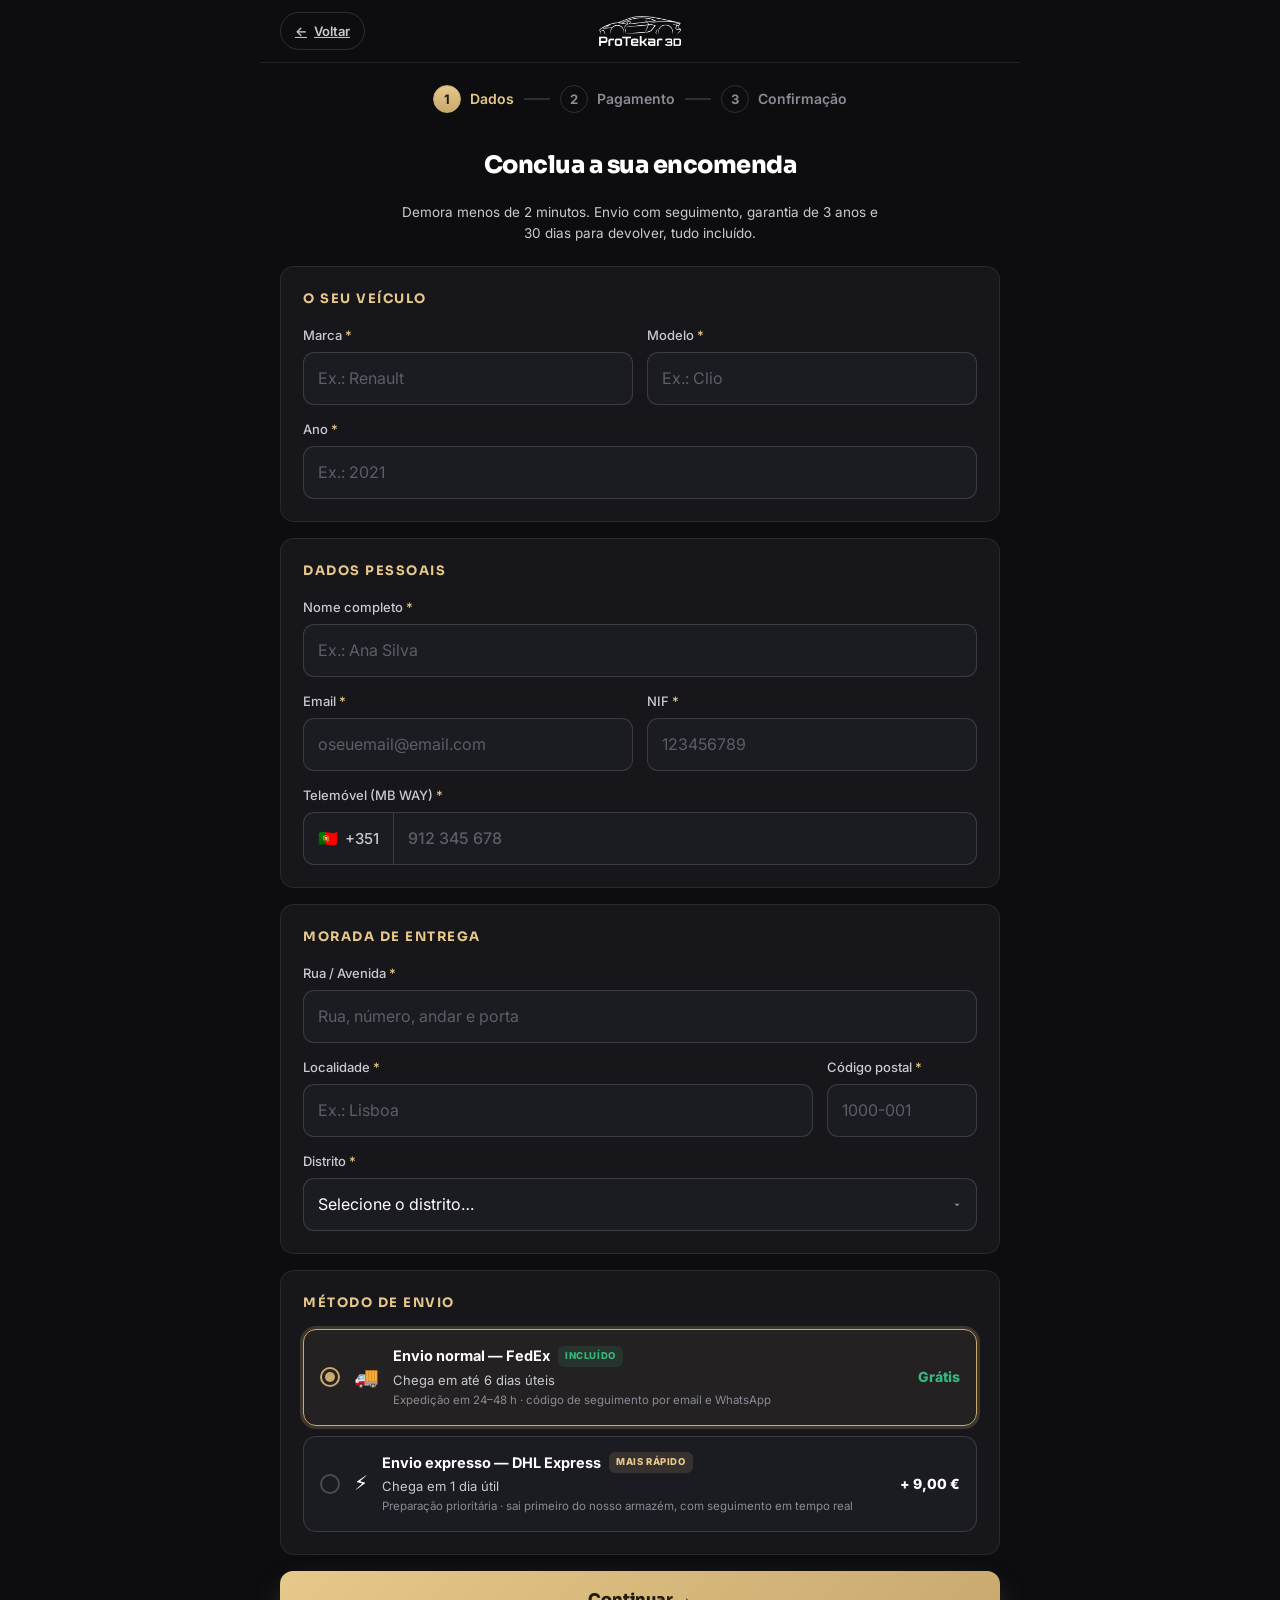
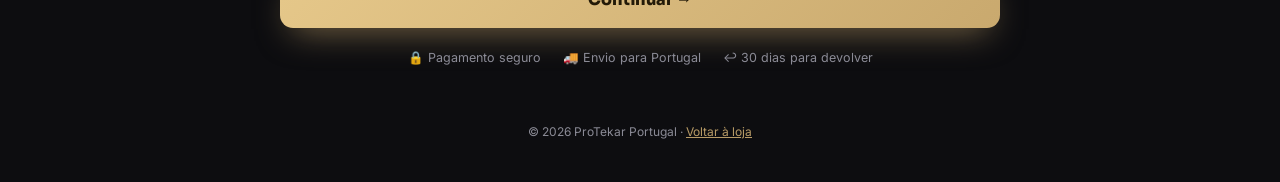
==== commit 0e606e83: "Redesenha checkout no estilo TapperCar: tema escuro em 3 passos - Checkout escuro (fundo #0d0d10) co" ====
--- a/checkout.html
+++ b/checkout.html
@@ -12,161 +12,130 @@
 </head>
 <body>
     <header class="header">
-        <a href="/" class="logo"><img src="images/protekar-logo-dark.png" alt="ProTekar 3D" width="130" height="36"></a>
-        <span class="secure"><svg viewBox="0 0 24 24"><rect x="4" y="11" width="16" height="10" rx="2"/><path d="M8 11V7a4 4 0 018 0v4"/></svg> Ligação segura · SSL 256 bits</span>
+        <a href="/" class="back-link"><span>←</span> <span class="txt">Voltar</span></a>
+        <a href="/" class="logo"><img src="images/protekar-logo.png" alt="ProTekar 3D" width="120" height="34"></a>
     </header>
-    <div class="trust">
-        <span>🛡️ Pagamento protegido</span>
-        <span>🚚 Envio grátis para Portugal continental</span>
-        <span>✓ Garantia de 3 anos</span>
-        <span>↩ 30 dias para devolver</span>
-    </div>
+
+    <ol class="steps">
+        <li class="st on" id="stDados"><span class="n">1</span> Dados</li>
+        <li class="ln"></li>
+        <li class="st" id="stPagamento"><span class="n">2</span> Pagamento</li>
+        <li class="ln"></li>
+        <li class="st" id="stConfirmacao"><span class="n">3</span> Confirmação</li>
+    </ol>
 
     <form class="wrap" id="checkoutForm" novalidate>
-        <div class="col-main">
-            <div class="phead">
-                <h1>Conclua a sua encomenda</h1>
-                <p class="lead">Demora menos de 2 minutos. Envio com seguimento, garantia de 3 anos e 30 dias para devolver, tudo incluído.</p>
-            </div>
+        <h1 class="phead-title">Conclua a sua encomenda</h1>
+        <p class="phead-sub">Demora menos de 2 minutos. Envio com seguimento, garantia de 3 anos e 30 dias para devolver, tudo incluído.</p>
 
-            <ol class="steps">
-                <li class="st done"><span class="n">✓</span> Produto escolhido</li>
-                <li class="ln"></li>
-                <li class="st on"><span class="n">2</span> Dados e envio</li>
-                <li class="ln"></li>
-                <li class="st"><span class="n">3</span> Pagamento</li>
-            </ol>
+        <!-- ============ STEP 1 — Dados ============ -->
+        <section class="co-step" id="step1">
 
             <!-- Vehicle (only if it did not arrive from the configurator) -->
             <section class="card" id="vehicleCard" hidden>
-                <div class="sec"><span class="ic">🚗</span><div><h2>O seu veículo</h2><p class="sh">Precisamos destes dados para cortar os tapetes à medida exata.</p></div></div>
-                <div class="grid g3">
-                    <label class="field"><span>Marca <i class="req">*</i></span><input name="marca" placeholder="Ex.: Renault" maxlength="60" required></label>
-                    <label class="field"><span>Modelo <i class="req">*</i></span><input name="modelo" placeholder="Ex.: Clio" maxlength="60" required></label>
-                    <label class="field"><span>Ano <i class="req">*</i></span><input name="anio" inputmode="numeric" placeholder="Ex.: 2021" maxlength="4" pattern="\d{4}" required></label>
+                <div class="card-title">O seu veículo</div>
+                <div class="grid">
+                    <label class="field"><span>Marca <i class="req">*</i></span><input name="marca" placeholder="Ex.: Renault" maxlength="60"></label>
+                    <label class="field"><span>Modelo <i class="req">*</i></span><input name="modelo" placeholder="Ex.: Clio" maxlength="60"></label>
                 </div>
+                <label class="field"><span>Ano <i class="req">*</i></span><input name="anio" inputmode="numeric" placeholder="Ex.: 2021" maxlength="4" pattern="\d{4}"></label>
             </section>
 
             <section class="card">
-                <div class="sec">
-                    <span class="ic">👤</span>
-                    <div><h2>Os seus dados</h2><p class="sh">Usamo-los para confirmar a encomenda e avisar do envio.</p></div>
-                    <span class="pill">🔒 Dados protegidos</span>
+                <div class="card-title">Dados Pessoais</div>
+                <label class="field"><span>Nome completo <i class="req">*</i></span><input name="nombre" autocomplete="name" placeholder="Ex.: Ana Silva" maxlength="80"></label>
+                <div class="grid">
+                    <label class="field"><span>Email <i class="req">*</i></span><input name="email" type="email" autocomplete="email" placeholder="oseuemail@email.com" maxlength="120"></label>
+                    <label class="field"><span>NIF <i class="req">*</i></span><input name="nif" inputmode="numeric" autocomplete="off" placeholder="123456789" maxlength="20"></label>
                 </div>
-                <label class="field"><span>Nome completo <i class="req">*</i></span><input name="nombre" autocomplete="name" placeholder="Ex.: Ana Silva" maxlength="80" required></label>
-                <div class="grid">
-                    <label class="field"><span>Email <i class="req">*</i></span><input name="email" type="email" autocomplete="email" placeholder="oseuemail@email.com" maxlength="120" required></label>
-                    <label class="field"><span>Telemóvel (WhatsApp) <i class="req">*</i></span><input name="telefono" type="tel" autocomplete="tel" placeholder="912 345 678" maxlength="30" required></label>
-                </div>
-                <label class="field"><span>NIF <em>(opcional, para a fatura)</em></span><input name="nif" autocomplete="off" inputmode="numeric" placeholder="Ex.: 123456789" maxlength="20"></label>
+                <label class="field"><span>Telemóvel (MB WAY) <i class="req">*</i></span>
+                    <span class="phone-row">
+                        <span class="phone-prefix"><span class="flag">🇵🇹</span> +351</span>
+                        <input name="telefono" type="tel" autocomplete="tel" placeholder="912 345 678" maxlength="30">
+                    </span>
+                </label>
             </section>
 
             <section class="card">
-                <div class="sec">
-                    <span class="ic">📍</span>
-                    <div><h2>Morada de entrega</h2><p class="sh">Diga-nos exatamente onde quer receber os seus tapetes.</p></div>
-                    <span class="pill">Portugal</span>
+                <div class="card-title">Morada de Entrega</div>
+                <label class="field"><span>Rua / Avenida <i class="req">*</i></span><input name="direccion" autocomplete="address-line1" placeholder="Rua, número, andar e porta" maxlength="160"></label>
+                <div class="grid g-cp">
+                    <label class="field"><span>Localidade <i class="req">*</i></span><input name="ciudad" autocomplete="address-level2" placeholder="Ex.: Lisboa" maxlength="80"></label>
+                    <label class="field"><span>Código postal <i class="req">*</i></span><input name="cp" autocomplete="postal-code" placeholder="1000-001" maxlength="8" pattern="\d{4}-\d{3}"></label>
                 </div>
-                <div class="grid">
-                    <label class="field"><span>Distrito <i class="req">*</i></span>
-                        <select name="region" autocomplete="address-level1" required>
-                            <option value="">Selecione…</option>
-                        </select>
-                    </label>
-                    <label class="field"><span>Localidade <i class="req">*</i></span><input name="ciudad" autocomplete="address-level2" placeholder="Ex.: Lisboa" maxlength="80" required></label>
-                </div>
-                <div class="grid g-cp">
-                    <label class="field"><span>Morada <i class="req">*</i></span><input name="direccion" autocomplete="address-line1" placeholder="Rua, número, andar e porta" maxlength="160" required></label>
-                    <label class="field"><span>Código postal <i class="req">*</i></span><input name="cp" autocomplete="postal-code" placeholder="1000-001" maxlength="8" pattern="\d{4}-\d{3}" required></label>
-                </div>
-
-                <div class="ship-wrap" id="shipWrap">
-                    <p class="hint" id="shipHint">📍 Preencha a sua <b>morada de entrega</b> para ver as opções de envio e o prazo.</p>
-                    <div id="shipOptions" hidden></div>
-                </div>
-                <p class="ship-note">Enviamos para todo o Portugal continental. Preparamos os seus tapetes à medida exata do seu veículo antes de os expedir; por isso o envio normal demora mais alguns dias.</p>
-            </section>
-
-            <section class="card paycard">
-                <div class="sec">
-                    <span class="ic">💳</span>
-                    <div><h2>Pagamento 100% seguro</h2><p class="sh">Escolhe como pagar no ecrã seguro do Stripe.</p></div>
-                    <span class="pill">🔒 Encriptado</span>
-                </div>
-                <label class="pm on">
-                    <input type="radio" name="pm" value="stripe" checked>
-                    <span class="pm-radio"></span>
-                    <span class="pm-logo">stripe</span>
-                    <span class="pm-net">
-                        <img src="images/pay-visa.png" alt="Visa" height="16">
-                        <img src="images/pay-mastercard.png" alt="Mastercard" height="16">
-                        <span class="pm-more">MB WAY · Multibanco · Apple Pay</span>
-                    </span>
+                <label class="field"><span>Distrito <i class="req">*</i></span>
+                    <select name="region" autocomplete="address-level1">
+                        <option value="">Selecione o distrito…</option>
+                    </select>
                 </label>
-                <p class="pay-note">Ao confirmar, levamo-lo para o ambiente seguro do Stripe, onde pode pagar com <b>cartão de crédito ou débito, MB WAY, Multibanco, Apple Pay ou Google Pay</b>. Nós nunca vemos nem guardamos os dados do seu cartão.</p>
-                <p class="form-error" id="formError" role="alert" hidden></p>
-                <button type="submit" class="pay-btn" id="payBtn">
-                    <svg viewBox="0 0 24 24"><rect x="4" y="11" width="16" height="10" rx="2"/><path d="M8 11V7a4 4 0 018 0v4"/></svg>
-                    <span>Pagar agora · <b data-total></b></span>
-                </button>
-                <p class="ssl">Ligação encriptada SSL 256 bits · Não guardamos dados de cartão</p>
             </section>
 
             <section class="card">
-                <div class="sum-head">🧾 Resumo da encomenda</div>
-                <div class="prod">
-                    <img class="prod-img" id="prodImg" alt="">
-                    <div class="meta">
+                <div class="card-title">Método de Envio</div>
+                <div id="shipOptions"></div>
+            </section>
+
+            <button type="button" class="btn-primary" id="toStep2">Continuar →</button>
+            <div class="trust">
+                <span>🔒 Pagamento seguro</span>
+                <span>🚚 Envio para Portugal</span>
+                <span>↩ 30 dias para devolver</span>
+            </div>
+        </section>
+
+        <!-- ============ STEP 2 — Pagamento ============ -->
+        <section class="co-step" id="step2" hidden>
+
+            <section class="card bumps-card">
+                <div class="card-title">Complete a sua encomenda <span class="badge-once">OFERTA ÚNICA</span></div>
+                <div id="bumps"></div>
+            </section>
+
+            <section class="card">
+                <div class="card-title">Resumo da encomenda</div>
+                <div class="sum-prod">
+                    <img id="prodImg" alt="">
+                    <div class="sum-meta">
                         <b id="prodName"></b>
-                        <span class="mut" id="prodVehicle"></span>
-                        <span class="anchor" id="prodAnchor" hidden><s class="old" id="prodOld"></s> <span class="off" id="prodOff"></span></span>
+                        <span class="veh" id="prodVehicle"></span>
+                        <span class="sum-price"><span class="now" id="prodNow"></span> <s id="prodOld" hidden></s></span>
                     </div>
                 </div>
                 <div class="lines" id="sumLines"></div>
                 <div class="total"><span class="l">Total a pagar</span><span class="r" data-total></span></div>
-                <p class="saved" id="sumSaved" hidden></p>
                 <p class="count" id="promoCount" hidden>⏱ A promoção termina em <b id="promoTimer"></b></p>
-                <ul class="badges">
-                    <li><span class="i">📦</span> <span>Seguimento da encomenda <b>passo a passo</b> até à sua porta</span></li>
-                    <li><span class="i">🛡️</span> <span>Garantia de <b>3 anos</b> + 30 dias para devolver</span></li>
-                    <li><span class="i">💳</span> <span>Pagamento processado pelo <b>Stripe</b></span></li>
-                    <li><span class="i">✉</span> <span>Confirmação imediata por <b>email</b></span></li>
-                </ul>
-            </section>
-
-            <!-- Rating + reviews: only rendered when reviews.js has real reviews -->
-            <section class="card" id="rateCard" hidden>
-                <div class="rate"><span class="stars">★★★★★</span> <b id="rateAvg"></b> <span class="mut" id="rateCount"></span></div>
-                <div class="quotes" id="quotes"></div>
             </section>
 
             <section class="card">
-                <div class="ph-head"><b>Fotos do produto</b><span class="mut" id="phCount"></span></div>
-                <div class="sp-gallery">
-                    <div class="sp-track" id="spTrack">
-                        <figure class="sp-slide"><img src="images/foto-producto-1.webp" alt="Kit ProTekar recebido"><figcaption class="sp-slide-label">Kit recebido</figcaption></figure>
-                        <figure class="sp-slide"><img src="images/foto-producto-2.webp" alt="Conjunto completo de tapetes"><figcaption class="sp-slide-label">Conjunto completo</figcaption></figure>
-                        <figure class="sp-slide"><img src="images/foto-producto-3.webp" alt="Embalagem protegida"><figcaption class="sp-slide-label">Embalagem protegida</figcaption></figure>
-                        <figure class="sp-slide"><img src="images/foto-producto-4.webp" alt="Encaixe à medida"><figcaption class="sp-slide-label">Encaixe perfeito</figcaption></figure>
-                        <figure class="sp-slide"><img src="images/foto-producto-5.webp" alt="Bagageira protegida"><figcaption class="sp-slide-label">Bagageira protegida</figcaption></figure>
-                    </div>
-                    <button type="button" class="ph-btn prev" id="phPrev" aria-label="Foto anterior">‹</button>
-                    <button type="button" class="ph-btn next" id="phNext" aria-label="Foto seguinte">›</button>
-                </div>
-                <div class="dots" id="phDots"></div>
+                <div class="card-title">Método de Pagamento</div>
+                <label class="pm">
+                    <input type="radio" name="pm" value="mbway" checked>
+                    <span class="pm-radio"></span>
+                    <span class="pm-b"><b>MB WAY</b><span>Confirme na app do telemóvel — instantâneo</span></span>
+                    <span class="pm-logo">MB</span>
+                </label>
+                <label class="pm" style="margin-top:10px">
+                    <input type="radio" name="pm" value="multibanco">
+                    <span class="pm-radio"></span>
+                    <span class="pm-b"><b>Multibanco</b><span>Entidade + Referência · ATM ou homebanking</span></span>
+                    <span class="pm-logo mb-multi">MULTIBANCO</span>
+                </label>
+                <label class="pm" style="margin-top:10px">
+                    <input type="radio" name="pm" value="card">
+                    <span class="pm-radio"></span>
+                    <span class="pm-b"><b>Cartão de crédito / débito</b><span>Visa, Mastercard · Apple Pay e Google Pay</span></span>
+                    <span class="pm-logo" style="color:#1a1f71">VISA</span>
+                </label>
+
+                <p class="form-error" id="formError" role="alert" hidden style="margin-top:16px"></p>
+                <button type="submit" class="btn-primary" id="payBtn" style="margin-top:16px">
+                    <svg viewBox="0 0 24 24"><rect x="4" y="11" width="16" height="10" rx="2"/><path d="M8 11V7a4 4 0 018 0v4"/></svg>
+                    <span>Finalizar Encomenda · <b data-total></b></span>
+                </button>
+                <button type="button" class="btn-ghost" id="backEdit">← Editar dados</button>
+                <p class="ssl">🔒 Pagamento processado de forma segura via Stripe (cartão, MB WAY, Multibanco)</p>
             </section>
-        </div>
-
-        <aside class="side">
-            <section class="card">
-                <div class="sec"><span class="ic">✨</span><div><h2>Adicione e poupe</h2><p class="sh">Seguem com a sua encomenda, sem custo extra de envio.</p></div></div>
-                <div id="bumps"></div>
-            </section>
-            <button type="submit" class="pay-btn side-btn">
-                <svg viewBox="0 0 24 24"><rect x="4" y="11" width="16" height="10" rx="2"/><path d="M8 11V7a4 4 0 018 0v4"/></svg>
-                <span>Pagar com segurança · <b data-total></b></span>
-            </button>
-        </aside>
+        </section>
     </form>
 
     <footer class="foot">© 2026 ProTekar Portugal · <a href="/">Voltar à loja</a></footer>
--- a/checkout.css
+++ b/checkout.css
@@ -1,25 +1,25 @@
 /* ========================================
-   ProTekar – Checkout (tema claro, dourado)
+   ProTekar – Checkout (tema escuro, 3 passos)
    ======================================== */
 
 :root {
-    --gold: #a97c2f;
-    --gold2: #c99a4a;
-    --gold-soft: #fbf4e6;
-    --gold-line: #ead9b6;
-    --bg: #fff;
-    --card: #fff;
-    --line: #e9e6df;
-    --ink: #141210;
-    --ink2: #4a453c;
-    --mut: #7c7568;
-    --ok: #12805c;
-    --ok-bg: #e9f6f1;
-    --red: #c0273c;
-    --red-bg: #fdecec;
-    --red-line: rgba(192, 39, 60, .22);
-    --ring: 0 0 0 4px rgba(169, 124, 47, .15);
-    --sh: 0 1px 2px rgba(20, 18, 16, .04), 0 16px 40px -28px rgba(20, 18, 16, .55);
+    --bg: #0d0d10;
+    --panel: #16161b;
+    --panel-2: #1b1b22;
+    --line: rgba(255, 255, 255, .08);
+    --line-2: rgba(255, 255, 255, .14);
+    --ink: #ffffff;
+    --ink2: #c9c9d2;
+    --mut: #8b8b96;
+    --gold: #b89b66;
+    --gold-accent: #c9a96e;
+    --gold-bright: #e6c88a;
+    --ok: #39b57e;
+    --ok-bg: rgba(57, 181, 126, .12);
+    --red: #ff6b6b;
+    --red-bg: rgba(255, 107, 107, .1);
+    --red-line: rgba(255, 107, 107, .32);
+    --ring: 0 0 0 3px rgba(201, 169, 110, .22);
 }
 
 * { box-sizing: border-box; }
@@ -35,366 +35,304 @@
 a { color: inherit; }
 b { font-weight: 700; }
 
-/* ---- Header + trust ---- */
+/* ---- Header ---- */
 .header {
     display: flex;
     align-items: center;
-    justify-content: space-between;
-    gap: 16px;
-    max-width: 1120px;
+    justify-content: center;
+    position: relative;
+    max-width: 760px;
     margin: 0 auto;
     padding: 16px 20px;
-}
-.logo img { height: 34px; width: auto; }
-.secure { display: flex; align-items: center; gap: 6px; font-size: 12px; color: var(--mut); }
-.secure svg, .pay-btn svg { width: 15px; height: 15px; fill: none; stroke: currentColor; stroke-width: 2; }
-.trust {
+    border-bottom: 1px solid var(--line);
+}
+.header .logo img { height: 30px; width: auto; }
+.back-link {
+    position: absolute;
+    left: 20px; top: 50%; transform: translateY(-50%);
+    display: inline-flex; align-items: center; gap: 7px;
+    padding: 8px 14px;
+    border: 1px solid var(--line-2);
+    border-radius: 999px;
+    font-size: 13px; font-weight: 600;
+    color: var(--ink2);
+}
+.back-link:hover { border-color: var(--gold); color: var(--ink); }
+
+/* ---- Step bar ---- */
+.steps {
     display: flex;
+    align-items: center;
     justify-content: center;
-    flex-wrap: wrap;
-    gap: 8px 26px;
-    padding: 11px 20px;
-    border-block: 1px solid var(--line);
-    font-size: 12.5px;
-    font-weight: 500;
-    color: var(--ink2);
-}
+    gap: 10px;
+    max-width: 760px;
+    margin: 0 auto;
+    padding: 22px 20px;
+    list-style: none;
+}
+.st { display: flex; align-items: center; gap: 9px; font-size: 14px; font-weight: 600; color: var(--mut); white-space: nowrap; }
+.st .n {
+    width: 28px; height: 28px;
+    border-radius: 50%;
+    display: grid; place-items: center;
+    font-size: 13px; font-weight: 700;
+    border: 1.5px solid var(--line-2);
+    color: var(--mut);
+    background: transparent;
+}
+.st.done { color: var(--ok); }
+.st.done .n { background: var(--ok); border-color: var(--ok); color: #06130d; }
+.st.on { color: var(--gold-bright); }
+.st.on .n { background: linear-gradient(180deg, var(--gold-bright), var(--gold-accent)); border-color: var(--gold-accent); color: #231a08; }
+.ln { width: 26px; height: 1.5px; background: var(--line-2); flex-shrink: 0; }
 
 /* ---- Layout ---- */
 .wrap {
-    max-width: 1120px;
+    max-width: 760px;
     margin: 0 auto;
-    padding: 36px 20px 40px;
+    padding: 8px 20px 48px;
     display: grid;
-    grid-template-columns: minmax(0, 1fr) 396px;
-    gap: 28px 34px;
-    align-items: start;
-}
-.col-main { display: grid; gap: 20px; min-width: 0; }
-.side { position: sticky; top: 20px; display: grid; gap: 16px; }
-
-h1 {
+    gap: 16px;
+}
+.co-step { display: grid; gap: 16px; }
+.co-step[hidden] { display: none; }
+
+h1.phead-title {
     font-family: Sora, sans-serif;
-    font-size: 28px;
-    font-weight: 800;
-    letter-spacing: -.028em;
-    margin: 0 0 9px;
-}
-.lead { margin: 0; color: var(--ink2); font-size: 14.5px; max-width: 560px; }
-
-/* ---- Steps ---- */
-.steps { display: flex; align-items: center; gap: 12px; margin: 0; padding: 0; list-style: none; }
-.st { display: flex; align-items: center; gap: 8px; font-size: 13px; font-weight: 600; color: var(--mut); white-space: nowrap; }
-.st .n {
-    width: 24px; height: 24px;
-    border-radius: 50%;
-    display: grid; place-items: center;
-    font-size: 12px;
-    border: 1.5px solid var(--line);
-    background: #fff;
-}
-.st.done { color: var(--ok); }
-.st.done .n { background: var(--ok); border-color: var(--ok); color: #fff; }
-.st.on { color: var(--ink); }
-.st.on .n { background: var(--gold); border-color: var(--gold); color: #fff; }
-.ln { flex: 1; height: 1.5px; background: var(--line); min-width: 16px; }
+    font-size: 24px; font-weight: 800;
+    letter-spacing: -.02em;
+    margin: 4px 0 2px;
+    text-align: center;
+}
+.phead-sub { margin: 0 auto 6px; max-width: 480px; text-align: center; font-size: 13.5px; color: var(--ink2); }
 
 /* ---- Cards ---- */
 .card {
-    background: var(--card);
+    background: var(--panel);
     border: 1px solid var(--line);
-    border-radius: 18px;
-    padding: 26px;
-    box-shadow: var(--sh);
-}
-.sec { display: flex; align-items: flex-start; gap: 12px; margin-bottom: 18px; }
-.sec > div { flex: 1; }
-.sec h2 { font-family: Sora, sans-serif; font-size: 17px; font-weight: 700; margin: 0; letter-spacing: -.01em; }
-.sh { margin: 2px 0 0; font-size: 13px; color: var(--mut); }
-.ic {
-    width: 38px; height: 38px;
-    flex-shrink: 0;
-    display: grid; place-items: center;
-    border-radius: 11px;
-    background: var(--gold-soft);
-    border: 1px solid var(--gold-line);
-    font-size: 17px;
-}
-.pill {
-    flex-shrink: 0;
-    font-size: 11.5px;
-    font-weight: 600;
-    color: var(--ink2);
-    border: 1px solid var(--line);
-    border-radius: 999px;
-    padding: 5px 11px;
-    white-space: nowrap;
+    border-radius: 14px;
+    padding: 22px;
+}
+.card-title {
+    font-family: Sora, sans-serif;
+    font-size: 13px; font-weight: 700;
+    letter-spacing: 1.5px; text-transform: uppercase;
+    color: var(--gold-bright);
+    margin: 0 0 16px;
+    display: flex; align-items: center; justify-content: space-between; gap: 10px;
 }
 
 /* ---- Fields ---- */
-.grid { display: grid; grid-template-columns: 1fr 1fr; gap: 16px; }
-.g3 { grid-template-columns: 1.2fr 1.2fr .8fr; }
-.g-cp { grid-template-columns: 1fr 140px; }
-.field { display: grid; gap: 6px; margin-bottom: 14px; font-size: 13px; font-weight: 600; color: var(--ink2); }
+.grid { display: grid; grid-template-columns: 1fr 1fr; gap: 14px; }
+.g-cp { grid-template-columns: 1fr 150px; }
+.field { display: grid; gap: 7px; margin-bottom: 14px; }
+.field:last-child { margin-bottom: 0; }
 .grid .field { margin-bottom: 0; }
 .grid + .field, .grid + .grid { margin-top: 14px; }
-.field em { font-style: normal; font-weight: 400; color: var(--mut); }
-.req { color: var(--red); font-style: normal; }
+.field > span { font-size: 13px; font-weight: 500; color: var(--ink2); }
+.field em { font-style: normal; color: var(--mut); }
+.req { color: var(--gold-bright); font-style: normal; }
 .field input, .field select {
     width: 100%;
     font: inherit;
-    font-size: 15px;
-    font-weight: 400;
+    font-size: 16px;
     color: var(--ink);
-    background: #fff;
-    border: 1.5px solid var(--line);
-    border-radius: 12px;
+    background: var(--panel-2);
+    border: 1.5px solid var(--line-2);
+    border-radius: 11px;
     padding: 13px 14px;
     transition: border-color .15s, box-shadow .15s;
 }
 .field select {
     appearance: none;
-    background: #fff url("data:image/svg+xml,%3Csvg xmlns='http://www.w3.org/2000/svg' width='10' height='10' viewBox='0 0 24 24' fill='%237c7568'%3E%3Cpath d='M6 9l6 6 6-6z'/%3E%3C/svg%3E") no-repeat right 14px center;
+    background: var(--panel-2) url("data:image/svg+xml,%3Csvg xmlns='http://www.w3.org/2000/svg' width='10' height='10' viewBox='0 0 24 24' fill='%238b8b96'%3E%3Cpath d='M6 9l6 6 6-6z'/%3E%3C/svg%3E") no-repeat right 14px center;
     padding-right: 34px;
 }
-.field input::placeholder { color: #b5afa3; }
-.field input:focus, .field select:focus { outline: 0; border-color: var(--gold); box-shadow: var(--ring); }
+.field input::placeholder { color: #5d5d68; }
+.field input:focus, .field select:focus { outline: 0; border-color: var(--gold-accent); box-shadow: var(--ring); }
 .field.err input, .field.err select { border-color: var(--red); background: var(--red-bg); }
 
-/* ---- Shipping ---- */
-.ship-wrap { margin-top: 18px; }
-.hint {
-    margin: 0;
-    padding: 14px 16px;
-    border: 1.5px dashed var(--line);
-    border-radius: 14px;
-    font-size: 13px;
-    color: var(--mut);
-}
+/* Phone with +351 prefix */
+.phone-row { display: flex; }
+.phone-prefix {
+    display: flex; align-items: center; gap: 7px;
+    padding: 0 14px;
+    background: var(--panel-2);
+    border: 1.5px solid var(--line-2);
+    border-right: 0;
+    border-radius: 11px 0 0 11px;
+    font-size: 15px; color: var(--ink2);
+    white-space: nowrap;
+}
+.phone-prefix .flag { font-size: 16px; }
+.phone-row input { border-radius: 0 11px 11px 0; }
+
+/* ---- Shipping / payment radios ---- */
 #shipOptions { display: grid; gap: 10px; }
-.ship {
+.ship, .pm {
     position: relative;
     display: flex;
     align-items: center;
     gap: 14px;
-    border: 1.5px solid var(--line);
-    border-radius: 16px;
-    padding: 16px 18px;
+    border: 1.5px solid var(--line-2);
+    border-radius: 13px;
+    padding: 15px 16px;
     cursor: pointer;
-    background: #fff;
+    background: var(--panel-2);
     transition: border-color .15s, background .15s, box-shadow .15s;
 }
-.ship input, .bump input, .pm input { position: absolute; opacity: 0; pointer-events: none; }
+.ship input, .pm input, .bump input { position: absolute; opacity: 0; pointer-events: none; }
 .ship-ck, .pm-radio {
-    width: 20px; height: 20px;
-    flex-shrink: 0;
+    width: 20px; height: 20px; flex-shrink: 0;
     border-radius: 50%;
-    border: 2px solid #cfc8bb;
+    border: 2px solid #4a4a54;
     display: grid; place-items: center;
 }
-.ship:has(input:checked) { border-color: var(--gold); background: var(--gold-soft); box-shadow: var(--ring); }
-.ship:has(input:checked) .ship-ck, .pm.on .pm-radio { border-color: var(--gold); }
-.ship:has(input:checked) .ship-ck::after, .pm.on .pm-radio::after { content: ''; width: 10px; height: 10px; border-radius: 50%; background: var(--gold); }
+.ship:has(input:checked), .pm:has(input:checked) { border-color: var(--gold-accent); background: rgba(201, 169, 110, .08); box-shadow: var(--ring); }
+.ship:has(input:checked) .ship-ck, .pm:has(input:checked) .pm-radio { border-color: var(--gold-accent); }
+.ship:has(input:checked) .ship-ck::after, .pm:has(input:checked) .pm-radio::after { content: ''; width: 10px; height: 10px; border-radius: 50%; background: var(--gold-accent); }
 .ship-ic { font-size: 20px; }
-.ship-b { flex: 1; display: grid; gap: 1px; }
+.ship-b { flex: 1; display: grid; gap: 2px; min-width: 0; }
 .ship-b b { font-size: 14.5px; display: flex; align-items: center; gap: 8px; flex-wrap: wrap; }
 .ship-tag { font-size: 9.5px; font-weight: 800; letter-spacing: .6px; padding: 3px 7px; border-radius: 6px; background: var(--ok-bg); color: var(--ok); }
-.ship-tag.fast { background: var(--gold-soft); color: var(--gold); }
+.ship-tag.fast { background: rgba(201, 169, 110, .16); color: var(--gold-bright); }
 .ship-eta { font-size: 13px; color: var(--ink2); }
 .ship-small { font-size: 11.5px; color: var(--mut); }
-.ship-p { font-weight: 700; font-size: 14px; white-space: nowrap; }
+.ship-p { font-weight: 800; font-size: 14px; white-space: nowrap; color: var(--ink); }
 .ship-p.free { color: var(--ok); }
-.ship-note { margin: 14px 0 0; padding: 12px 14px; border-radius: 12px; background: #faf9f6; font-size: 12px; color: var(--mut); }
-
-/* ---- Bumps ---- */
+
+/* ---- Payment methods ---- */
+.pm-b { flex: 1; display: grid; gap: 2px; }
+.pm-b b { font-size: 15px; }
+.pm-b span { font-size: 12.5px; color: var(--mut); }
+.pm-logo {
+    flex-shrink: 0;
+    background: #fff;
+    border-radius: 8px;
+    padding: 7px 10px;
+    font-weight: 800; font-size: 12px; color: #d4002e;
+    letter-spacing: .5px;
+    min-width: 54px; text-align: center;
+}
+.pm-logo.mb-multi { color: #004b87; font-size: 10px; }
+
+/* ---- Buttons ---- */
+.btn-primary {
+    display: flex; align-items: center; justify-content: center; gap: 10px;
+    width: 100%; border: 0; cursor: pointer;
+    padding: 18px;
+    border-radius: 13px;
+    font-family: Sora, sans-serif; font-weight: 800; font-size: 16px;
+    color: #231a08;
+    background: linear-gradient(135deg, var(--gold-bright), var(--gold-accent));
+    box-shadow: 0 14px 34px -12px rgba(201, 169, 110, .6);
+    transition: transform .12s, box-shadow .12s;
+}
+.btn-primary:hover { transform: translateY(-1px); box-shadow: 0 18px 38px -12px rgba(201, 169, 110, .75); }
+.btn-primary:disabled { opacity: .6; cursor: progress; transform: none; }
+.btn-primary svg { width: 17px; height: 17px; fill: none; stroke: currentColor; stroke-width: 2; }
+.btn-ghost {
+    display: block; width: 100%; text-align: center; cursor: pointer;
+    margin-top: 12px;
+    padding: 14px;
+    border: 1px solid var(--line-2);
+    border-radius: 12px;
+    background: transparent;
+    color: var(--ink2);
+    font: inherit; font-size: 13px; font-weight: 600; letter-spacing: .4px;
+}
+.btn-ghost:hover { border-color: var(--gold); color: var(--ink); }
+
+/* ---- Trust row ---- */
+.trust {
+    display: flex; justify-content: center; flex-wrap: wrap;
+    gap: 8px 22px;
+    padding: 4px 0 0;
+    font-size: 12.5px; color: var(--mut);
+}
+.trust span { display: inline-flex; align-items: center; gap: 6px; }
+.ssl { text-align: center; font-size: 11.5px; color: var(--mut); margin: 10px 0 0; display: flex; align-items: center; justify-content: center; gap: 6px; }
+
+/* ---- Order bumps ---- */
+.bumps-card { border-color: rgba(201, 169, 110, .28); }
+.badge-once {
+    font-size: 11px; font-weight: 800; letter-spacing: .4px;
+    padding: 5px 12px; border-radius: 999px;
+    background: linear-gradient(135deg, var(--gold-bright), var(--gold-accent));
+    color: #231a08;
+}
 .bump {
     position: relative;
-    display: flex;
-    align-items: center;
-    gap: 13px;
-    border: 1.5px solid var(--line);
-    border-radius: 16px;
-    padding: 13px 15px;
+    display: flex; align-items: center; gap: 13px;
+    border: 1.5px dashed var(--line-2);
+    border-radius: 13px;
+    padding: 13px;
     cursor: pointer;
-    margin-top: 14px;
-    background: #fff;
-    transition: border-color .15s, background .15s, box-shadow .15s;
+    margin-top: 12px;
+    background: var(--panel-2);
+    transition: border-color .15s, background .15s;
 }
 .bump:first-child { margin-top: 0; }
-.bump:has(input:checked) { border-color: var(--gold); background: var(--gold-soft); box-shadow: var(--ring); }
+.bump:has(input:checked) { border-style: solid; border-color: var(--gold-accent); background: rgba(201, 169, 110, .08); }
 .bx {
-    width: 20px; height: 20px;
-    flex-shrink: 0;
+    width: 22px; height: 22px; flex-shrink: 0;
     border-radius: 6px;
-    border: 2px solid #cfc8bb;
+    border: 2px solid #4a4a54;
     display: grid; place-items: center;
-    font-size: 12px;
-    color: #fff;
-}
-.bump:has(input:checked) .bx { background: var(--gold); border-color: var(--gold); }
+    font-size: 13px; color: #231a08;
+}
+.bump:has(input:checked) .bx { background: var(--gold-accent); border-color: var(--gold-accent); }
 .bump:has(input:checked) .bx::after { content: '✓'; }
-.bump-img { width: 62px; height: 62px; object-fit: cover; border-radius: 12px; border: 1px solid var(--line); flex-shrink: 0; }
+.bump-img { width: 60px; height: 60px; object-fit: cover; border-radius: 10px; border: 1px solid var(--line); flex-shrink: 0; background: #fff; }
 .bump-info { flex: 1; min-width: 0; }
-.bump-info b { display: block; font-size: 13.5px; line-height: 1.3; }
-.bump-info p { margin: 3px 0 0; font-size: 11.5px; color: var(--mut); line-height: 1.4; }
-.bump-price { font-family: Sora, sans-serif; font-weight: 800; font-size: 15px; white-space: nowrap; }
-
-/* ---- Payment ---- */
-.pm {
-    position: relative;
-    display: flex;
-    align-items: center;
-    gap: 12px;
-    border: 1.5px solid var(--gold);
-    background: var(--gold-soft);
-    border-radius: 14px;
-    padding: 14px 16px;
-    cursor: pointer;
-    flex-wrap: wrap;
-}
-.pm-logo { font-family: Sora, sans-serif; font-weight: 800; font-size: 19px; letter-spacing: -.03em; color: #635bff; }
-.pm-net { margin-left: auto; display: flex; align-items: center; gap: 8px; flex-wrap: wrap; }
-.pm-net img { height: 16px; width: auto; }
-.pm-more { font-size: 11px; color: var(--mut); }
-.pay-note { margin: 14px 0 0; font-size: 12.5px; color: var(--ink2); }
-.form-error {
-    margin: 16px 0 0;
-    padding: 12px 14px;
-    border-radius: 12px;
-    background: var(--red-bg);
-    border: 1px solid var(--red-line);
-    color: var(--red);
-    font-size: 13px;
-    font-weight: 600;
-}
-.pay-btn {
-    display: flex;
-    align-items: center;
-    justify-content: center;
-    gap: 11px;
-    width: 100%;
-    border: 0;
-    cursor: pointer;
-    margin-top: 22px;
-    padding: 19px;
-    border-radius: 15px;
-    font-family: Sora, sans-serif;
-    font-weight: 800;
-    font-size: 17px;
-    color: #2a1e08;
-    background: linear-gradient(135deg, #e6c684, #b98b3e);
-    box-shadow: 0 14px 30px -12px rgba(169, 124, 47, .65);
-    transition: transform .12s, box-shadow .12s;
-}
-.pay-btn:hover { transform: translateY(-1px); box-shadow: 0 18px 34px -12px rgba(169, 124, 47, .75); }
-.pay-btn:disabled { opacity: .65; cursor: progress; transform: none; }
-.side-btn { margin-top: 0; }
-.ssl { margin: 10px 0 0; text-align: center; font-size: 11.5px; color: var(--mut); }
+.bump-info b { display: block; font-size: 14px; line-height: 1.25; }
+.bump-info p { margin: 4px 0 6px; font-size: 12px; color: var(--mut); line-height: 1.4; }
+.bump-price { font-family: Sora, sans-serif; font-weight: 800; font-size: 15px; color: var(--gold-bright); }
+.bump-price s { color: var(--mut); font-weight: 400; font-size: 12.5px; margin-left: 6px; }
 
 /* ---- Summary ---- */
-.sum-head { font-family: Sora, sans-serif; font-weight: 700; font-size: 15px; margin-bottom: 16px; }
-.prod { display: flex; gap: 14px; align-items: center; padding-bottom: 16px; border-bottom: 1px solid var(--line); }
-.prod-img { width: 64px; height: 64px; object-fit: cover; border-radius: 12px; border: 1px solid var(--line); background: #111; }
-.meta { display: grid; gap: 2px; font-size: 14px; }
-.mut { color: var(--mut); font-size: 12.5px; }
-.old { color: var(--mut); font-size: 12.5px; }
-.off { font-size: 11px; font-weight: 700; color: var(--red); background: var(--red-bg); padding: 2px 7px; border-radius: 6px; }
+.sum-prod { display: flex; gap: 14px; align-items: flex-start; padding-bottom: 16px; border-bottom: 1px solid var(--line); }
+.sum-prod img { width: 76px; height: 76px; object-fit: cover; border-radius: 11px; border: 1px solid var(--line); background: #000; flex-shrink: 0; }
+.sum-meta { display: grid; gap: 3px; }
+.sum-meta b { font-family: Sora, sans-serif; font-size: 16px; }
+.sum-meta .veh { font-size: 12.5px; color: var(--mut); }
+.sum-price { margin-top: 4px; }
+.sum-price .now { font-family: Sora, sans-serif; font-weight: 800; font-size: 20px; color: var(--gold-bright); }
+.sum-price s { color: var(--mut); font-size: 13px; margin-left: 8px; }
 .lines { display: grid; gap: 10px; padding: 16px 0; border-bottom: 1px solid var(--line); font-size: 13.5px; }
 .line { display: flex; justify-content: space-between; gap: 12px; color: var(--ink2); }
-.line .neg { color: var(--ok); }
-.line .free { color: var(--ok); font-weight: 600; }
+.line .neg, .line .free { color: var(--ok); font-weight: 600; }
 .total { display: flex; justify-content: space-between; align-items: baseline; padding-top: 16px; }
-.total .l { font-weight: 700; }
-.total .r { font-family: Sora, sans-serif; font-weight: 800; font-size: 26px; }
-.saved { margin: 8px 0 0; font-size: 12.5px; font-weight: 600; color: var(--ok); }
+.total .l { font-weight: 700; font-size: 16px; }
+.total .r { font-family: Sora, sans-serif; font-weight: 800; font-size: 26px; color: var(--gold-bright); }
 .count {
-    margin: 14px 0 0;
-    padding: 10px;
-    text-align: center;
-    border-radius: 12px;
-    background: var(--red-bg);
-    border: 1px solid var(--red-line);
-    color: var(--red);
-    font-size: 13px;
-}
-.badges { list-style: none; margin: 18px 0 0; padding: 0; display: grid; gap: 10px; font-size: 12.5px; color: var(--ink2); }
-.badges li { display: flex; align-items: center; gap: 10px; }
-.badges .i {
-    width: 28px; height: 28px;
-    flex-shrink: 0;
-    display: grid; place-items: center;
-    border-radius: 8px;
-    background: var(--gold-soft);
-    font-size: 13px;
-}
-
-/* ---- Rating + quotes ---- */
-.rate { display: flex; align-items: center; gap: 6px; margin-bottom: 14px; font-size: 14px; }
-.stars { color: #e0a82e; letter-spacing: 1px; }
-.quotes { display: grid; gap: 12px; }
-.quote { padding: 14px; border: 1px solid var(--line); border-radius: 14px; font-size: 13px; }
-.quote p { margin: 0 0 8px; color: var(--ink2); }
-.who { font-size: 12px; color: var(--mut); }
-.vf { color: var(--ok); font-weight: 700; font-size: 11px; margin-left: 6px; }
-
-/* ---- Photo gallery ---- */
-.ph-head { display: flex; justify-content: space-between; align-items: center; margin-bottom: 12px; font-size: 14px; }
-.sp-gallery { position: relative; border-radius: 14px; overflow: hidden; background: #ece9e3; }
-.sp-track { display: flex; overflow-x: auto; scroll-snap-type: x mandatory; scrollbar-width: none; }
-.sp-track::-webkit-scrollbar { display: none; }
-.sp-slide { position: relative; flex: 0 0 100%; margin: 0; scroll-snap-align: start; }
-.sp-slide img { width: 100%; aspect-ratio: 3 / 4; max-height: 520px; object-fit: cover; }
-.sp-slide-label {
-    position: absolute;
-    left: 12px; bottom: 12px;
-    background: rgba(20, 18, 16, .78);
-    color: #fff;
-    font-size: 11.5px;
-    font-weight: 600;
-    padding: 5px 10px;
-    border-radius: 999px;
-}
-.ph-btn {
-    position: absolute;
-    top: 50%;
-    transform: translateY(-50%);
-    width: 34px; height: 34px;
-    border-radius: 50%;
-    border: 0;
-    background: rgba(255, 255, 255, .92);
-    box-shadow: 0 4px 14px rgba(0, 0, 0, .15);
-    font-size: 20px;
-    line-height: 1;
-    cursor: pointer;
-}
-.ph-btn.prev { left: 10px; }
-.ph-btn.next { right: 10px; }
-.dots { display: flex; justify-content: center; gap: 6px; margin-top: 12px; }
-.dots button { width: 7px; height: 7px; padding: 0; border: 0; border-radius: 50%; background: var(--line); cursor: pointer; }
-.dots button.on { background: var(--gold); width: 18px; border-radius: 4px; }
-
-.foot { text-align: center; font-size: 12px; color: var(--mut); padding: 10px 20px 40px; }
+    margin: 14px 0 0; padding: 10px; text-align: center;
+    border-radius: 11px; background: var(--red-bg); border: 1px solid var(--red-line);
+    color: #ffb4b4; font-size: 13px;
+}
+
+/* ---- Error ---- */
+.form-error {
+    margin: 0; padding: 12px 14px;
+    border-radius: 11px; background: var(--red-bg); border: 1px solid var(--red-line);
+    color: #ffb4b4; font-size: 13px; font-weight: 600;
+}
+
+.foot { text-align: center; font-size: 12px; color: var(--mut); padding: 8px 20px 40px; }
+.foot a { color: var(--gold); }
 
 /* ---- Responsive ---- */
-@media (max-width: 960px) {
-    .wrap { grid-template-columns: 1fr; padding-top: 24px; }
-    .side { position: static; order: 0; }
-    .side-btn { display: none; }
-}
 @media (max-width: 600px) {
-    .header { padding: 12px 16px; }
-    .secure { font-size: 11px; }
-    .trust { justify-content: flex-start; gap: 6px 16px; font-size: 11.5px; }
-    .wrap { padding: 20px 14px 32px; gap: 16px; }
-    .card { padding: 18px; border-radius: 16px; }
-    h1 { font-size: 23px; }
-    .grid, .g3, .g-cp { grid-template-columns: 1fr; gap: 0; }
+    .header { padding: 14px 16px; }
+    .back-link { left: 14px; padding: 7px 11px; font-size: 12px; }
+    .back-link .txt { display: none; }
+    .steps { gap: 6px; padding: 18px 14px; }
+    .st { font-size: 12px; gap: 6px; }
+    .ln { width: 14px; }
+    .wrap { padding: 4px 14px 36px; }
+    .card { padding: 18px; }
+    .grid, .g-cp { grid-template-columns: 1fr; gap: 0; }
     .grid .field { margin-bottom: 14px; }
     .grid + .field, .grid + .grid { margin-top: 0; }
-    .steps { gap: 7px; align-items: flex-start; }
-    .st { font-size: 11.5px; gap: 6px; white-space: normal; min-width: 0; flex: 0 1 auto; align-items: flex-start; line-height: 1.25; }
-    .ln { flex: 1 1 6px; min-width: 6px; margin-top: 11px; }
-    .field input, .field select { font-size: 16px; }
-    .pill { display: none; }
-    .pm-net { margin-left: 32px; }
-}
+    h1.phead-title { font-size: 21px; }
+}
